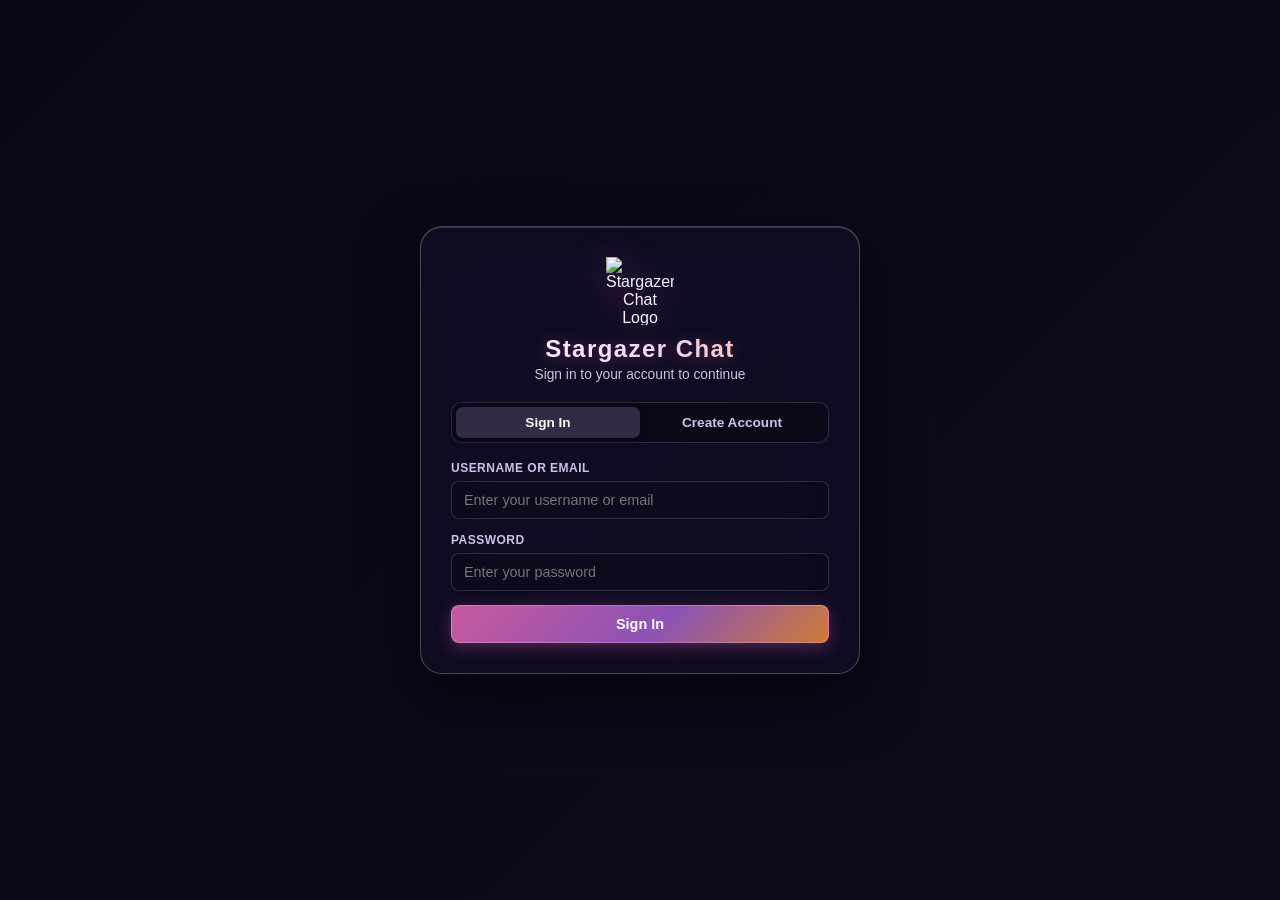
==== patch/index.html @ a97355bf "Initial commit: PulseChat WebRTC group calls, URL hover image previews, and drag-and-drop file shari" ====
<!DOCTYPE html>
<html lang="en">
<head>
    <meta charset="UTF-8">
    <meta name="viewport" content="width=device-width, initial-scale=1.0, maximum-scale=1.0, user-scalable=no, viewport-fit=cover">
    <title>Stargazer Chat</title>
    <link rel="preload" href="assets/fonts/Orbitron.woff2" as="font" type="font/woff2" crossorigin>
    <link rel="stylesheet" href="assets/css/style.css?v=2.4">
</head>
<body>
    <!-- Toast Notifications -->
    <div id="toast-container" class="toast-container" aria-live="polite"></div>

    <!-- Incoming Call Window Modal -->
    <div id="invite-modal" class="modal-backdrop hidden incoming-call-backdrop" role="dialog" aria-label="Incoming Call">
        <div class="incoming-call-window">
            <div id="invite-avatar-wrap" class="avatar-wrap pulsing-call-ring"></div>
            <h3 id="invite-title">Incoming Call</h3>
            <p id="invite-subtitle">is calling you...</p>
            <div id="invite-timer" class="call-timer-badge">0:30</div>
            <div class="incoming-call-actions">
                <button type="button" id="invite-accept-video" class="btn-primary call-act-btn">
                    <svg width="18" height="18" viewBox="0 0 24 24" fill="none" stroke="currentColor" stroke-width="2"><path d="M23 7l-7 5 7 5V7z"/><rect x="1" y="5" width="15" height="14" rx="2" ry="2"/></svg>
                    <span>Accept (Video)</span>
                </button>
                <button type="button" id="invite-accept-voice" class="btn-secondary call-act-btn">
                    <svg width="18" height="18" viewBox="0 0 24 24" fill="none" stroke="currentColor" stroke-width="2"><path d="M22 16.92v3a2 2 0 0 1-2.18 2 19.79 19.79 0 0 1-8.63-3.07 19.5 19.5 0 0 1-6-6 19.79 19.79 0 0 1-3.07-8.67A2 2 0 0 1 4.11 2h3a2 2 0 0 1 2 1.72 12.84 12.84 0 0 0 .7 2.81 2 2 0 0 1-.45 2.11L8.09 9.91a16 16 0 0 0 6 6l1.27-1.27a2 2 0 0 1 2.11-.45 12.84 12.84 0 0 0 2.81.7A2 2 0 0 1 22 16.92z"/></svg>
                    <span>Accept (Voice)</span>
                </button>
                <button type="button" id="invite-decline" class="btn-danger call-act-btn">
                    <svg width="18" height="18" viewBox="0 0 24 24" fill="none" stroke="currentColor" stroke-width="2"><line x1="18" y1="6" x2="6" y2="18"></line><line x1="6" y1="6" x2="18" y2="18"></line></svg>
                    <span>Decline</span>
                </button>
            </div>
        </div>
    </div>

    <!-- Outgoing Call Window Modal -->
    <div id="outgoing-call-modal" class="modal-backdrop hidden incoming-call-backdrop" role="dialog" aria-label="Calling User">
        <div class="incoming-call-window">
            <div id="outgoing-call-avatar" class="avatar-wrap pulsing-call-ring"></div>
            <h3 id="outgoing-call-title">Calling...</h3>
            <p id="outgoing-call-subtitle">Ringing... Waiting for answer</p>
            <div id="outgoing-call-timer" class="call-timer-badge">0:30</div>
            <div class="incoming-call-actions single-action">
                <button type="button" id="cancel-outgoing-call-btn" class="btn-danger call-act-btn">
                    <svg width="18" height="18" viewBox="0 0 24 24" fill="none" stroke="currentColor" stroke-width="2"><line x1="18" y1="6" x2="6" y2="18"></line><line x1="6" y1="6" x2="18" y2="18"></line></svg>
                    <span>End / Cancel Call</span>
                </button>
            </div>
        </div>
    </div>

    <!-- ======================= AUTH SCREEN (SIGN IN / REGISTER) ======================= -->
    <main id="auth-screen" class="auth-screen">
        <div class="auth-card">
            <div class="auth-brand">
                <div class="brand-icon">
                    <img src="assets/sgg_logo.png" alt="Stargazer Chat Logo" class="auth-logo-img">
                </div>
                <h1 class="brand-title-font">Stargazer Chat</h1>
                <p id="auth-subtitle">Sign in to your account to continue</p>
            </div>

            <div class="auth-tabs">
                <button type="button" id="tab-btn-login" class="auth-tab active">Sign In</button>
                <button type="button" id="tab-btn-register" class="auth-tab">Create Account</button>
            </div>

            <!-- Sign In Form -->
            <form id="login-form" class="auth-form">
                <div class="field-group">
                    <label for="login-identifier">Username or Email</label>
                    <input type="text" id="login-identifier" placeholder="Enter your username or email" required autocomplete="username">
                </div>
                <div class="field-group">
                    <label for="login-password">Password</label>
                    <input type="password" id="login-password" placeholder="Enter your password" required autocomplete="current-password">
                </div>
                <button type="submit" id="login-submit-btn" class="btn-primary full-width">Sign In</button>
            </form>

            <!-- Create Account Form -->
            <form id="register-form" class="auth-form hidden">
                <div class="avatar-upload-row">
                    <div id="reg-avatar-preview" class="avatar-circle large">U</div>
                    <div class="avatar-upload-controls">
                        <label for="reg-avatar-input" class="btn-secondary small upload-label">Upload Avatar (Optional)</label>
                        <input type="file" id="reg-avatar-input" accept="image/*" class="hidden">
                        <button type="button" id="reg-avatar-clear" class="btn-ghost small hidden">Use Generic Avatar</button>
                        <span class="field-hint">JPG, PNG or WebP. Leave blank for a generic avatar.</span>
                    </div>
                </div>

                <div class="field-group">
                    <label for="reg-username">Username</label>
                    <input type="text" id="reg-username" placeholder="Choose a unique username" maxlength="28" required autocomplete="username">
                </div>

                <div class="field-group">
                    <label for="reg-email">Email Address</label>
                    <input type="email" id="reg-email" placeholder="you@example.com" required autocomplete="email">
                </div>

                <div class="field-group">
                    <label for="reg-password">Password</label>
                    <input type="password" id="reg-password" placeholder="At least 6 characters" minlength="6" required autocomplete="new-password">
                </div>

                <button type="submit" id="register-submit-btn" class="btn-primary full-width">Create Account</button>
            </form>
        </div>
    </main>

    <!-- ======================= DISCORD-STYLE WORKSPACE ======================= -->
    <div id="workspace-screen" class="workspace-screen hidden">
        <!-- Mobile Drawer Backdrops -->
        <div id="mobile-sidebar-backdrop" class="drawer-backdrop hidden"></div>
        <div id="mobile-members-backdrop" class="drawer-backdrop hidden"></div>

        <!-- LEFT SIDEBAR: CHANNELS, CONTACTS & USER BAR -->
        <aside id="main-sidebar" class="sidebar">
            <header class="sidebar-header">
                <div class="sidebar-brand">
                    <img src="assets/sgg_logo.png" alt="Stargazer Chat Logo" class="sidebar-logo-img">
                    <span class="brand-title-font">Stargazer Chat</span>
                </div>
                <button type="button" id="mobile-sidebar-close" class="mobile-drawer-close" title="Close Menu" aria-label="Close Menu">✕</button>
            </header>

            <div class="sidebar-scroll">
                <!-- CONTACTS / DIRECT MESSAGES GLASS BOX -->
                <div class="sidebar-section glass-panel">
                    <div class="section-header">
                        <span>CONTACTS <small id="contacts-online-counter">(0 online)</small></span>
                        <button type="button" id="toggle-add-contact-btn" class="section-icon-btn" title="Add Friend">+</button>
                    </div>

                    <form id="add-contact-form" class="inline-add-form hidden">
                        <input type="text" id="add-contact-input" placeholder="Friend's username..." maxlength="32" autocomplete="off">
                        <button type="submit" class="btn-primary tiny">Add</button>
                    </form>

                    <div id="contacts-list" class="nav-list"></div>
                </div>

                <!-- CHANNELS GLASS BOX -->
                <div class="sidebar-section glass-panel">
                    <div class="section-header">
                        <span>CHANNELS</span>
                        <button type="button" id="toggle-new-channel-btn" class="section-icon-btn" title="Create Channel">+</button>
                    </div>

                    <form id="create-channel-form" class="inline-add-form hidden">
                        <input type="text" id="new-channel-input" placeholder="new-channel-name" maxlength="32" autocomplete="off">
                        <button type="submit" class="btn-primary tiny">Add</button>
                    </form>

                    <div id="channels-list" class="nav-list"></div>
                </div>
            </div>

            <!-- ACTIVE VOICE / VIDEO CALL BAR (Visible when in a call) -->
            <div id="sidebar-call-bar" class="sidebar-call-bar hidden">
                <div class="call-bar-top">
                    <div class="call-bar-status">
                        <span class="signal-dot"></span>
                        <div>
                            <strong>Connected</strong>
                            <span id="call-bar-room-name">#general</span>
                        </div>
                    </div>
                    <button type="button" id="sidebar-leave-call-btn" class="call-bar-disconnect" title="Disconnect from Call">
                        <svg width="16" height="16" viewBox="0 0 24 24" fill="none" stroke="currentColor" stroke-width="2.2">
                            <path d="M10.68 13.31a16 16 0 0 0 3.41 2.6l1.27-1.27a2 2 0 0 1 2.11-.45 12.84 12.84 0 0 0 2.81.7 2 2 0 0 1 1.72 2v3a2 2 0 0 1-2.18 2 19.79 19.79 0 0 1-8.63-3.07 19.42 19.42 0 0 1-3.33-2.67m-2.67-3.34a19.79 19.79 0 0 1-3.07-8.63A2 2 0 0 1 4.11 2h3a2 2 0 0 1 2 1.72 12.84 12.84 0 0 0 .7 2.81 2 2 0 0 1-.45 2.11L8.09 9.91"/>
                            <line x1="23" y1="1" x2="1" y2="23"/>
                        </svg>
                    </button>
                </div>
                <div class="call-bar-actions">
                    <button type="button" id="call-bar-cam-btn" class="call-mini-btn">Video</button>
                    <button type="button" id="call-bar-screen-btn" class="call-mini-btn">Share Screen</button>
                </div>
            </div>

            <!-- BOTTOM CURRENT USER PANEL -->
            <div class="sidebar-user-panel">
                <div id="user-status-menu" class="user-status-dropdown hidden" role="menu">
                    <div class="user-status-menu-header">Set Online Status</div>
                    <button type="button" class="status-option" data-status-opt="online">
                        <span class="status-dot online"></span>
                        <div class="status-text">
                            <strong>Online</strong>
                            <small>Visible and receiving notifications</small>
                        </div>
                    </button>
                    <button type="button" class="status-option" data-status-opt="away">
                        <span class="status-dot away"></span>
                        <div class="status-text">
                            <strong>Away</strong>
                            <small>Temporarily stepping away</small>
                        </div>
                    </button>
                    <button type="button" class="status-option" data-status-opt="dnd">
                        <span class="status-dot dnd"></span>
                        <div class="status-text">
                            <strong>Do Not Disturb</strong>
                            <small>Mute all calls &amp; notifications</small>
                        </div>
                    </button>
                </div>
                <div class="user-panel-left" id="user-status-trigger" title="Click to change your online status">
                    <div id="current-user-avatar" class="avatar-wrap"></div>
                    <div class="user-panel-meta">
                        <strong id="current-user-name">User</strong>
                        <span id="current-user-status" class="user-panel-status">Online</span>
                    </div>
                </div>
                <div class="user-panel-controls">
                    <button type="button" id="quick-mic-btn" class="panel-icon-btn" title="Mute / Unmute Microphone (M)">
                        <svg class="icon-mic-on" width="18" height="18" viewBox="0 0 24 24" fill="none" stroke="currentColor" stroke-width="2">
                            <path d="M12 1a3 3 0 0 0-3 3v8a3 3 0 0 0 6 0V4a3 3 0 0 0-3-3z"/>
                            <path d="M19 10v2a7 7 0 0 1-14 0v-2"/>
                            <line x1="12" y1="19" x2="12" y2="23"/>
                            <line x1="8" y1="23" x2="16" y2="23"/>
                        </svg>
                        <svg class="icon-mic-off hidden" width="18" height="18" viewBox="0 0 24 24" fill="none" stroke="currentColor" stroke-width="2">
                            <line x1="1" y1="1" x2="23" y2="23"/>
                            <path d="M9 9v3a3 3 0 0 0 5.12 2.12M15 9.34V4a3 3 0 0 0-5.94-.6"/>
                            <path d="M17 16.95A7 7 0 0 1 5 12v-2m14 0v2a7 7 0 0 1-.11 1.23"/>
                            <line x1="12" y1="19" x2="12" y2="23"/>
                            <line x1="8" y1="23" x2="16" y2="23"/>
                        </svg>
                    </button>
                    <button type="button" id="quick-cam-btn" class="panel-icon-btn" title="Camera On / Off (V)">
                        <svg class="icon-cam-on" width="18" height="18" viewBox="0 0 24 24" fill="none" stroke="currentColor" stroke-width="2">
                            <path d="M23 7l-7 5 7 5V7z"/>
                            <rect x="1" y="5" width="15" height="14" rx="2" ry="2"/>
                        </svg>
                        <svg class="icon-cam-off hidden" width="18" height="18" viewBox="0 0 24 24" fill="none" stroke="currentColor" stroke-width="2">
                            <path d="M16 16v1a2 2 0 0 1-2 2H3a2 2 0 0 1-2-2V7a2 2 0 0 1 2-2h2m5.66 0H14a2 2 0 0 1 2 2v3.34l1 1L23 7v10"/>
                            <line x1="1" y1="1" x2="23" y2="23"/>
                        </svg>
                    </button>
                    <button type="button" id="open-admin-btn" class="panel-icon-btn hidden" title="Admin Control Center (Manage Members)">
                        <svg width="18" height="18" viewBox="0 0 24 24" fill="none" stroke="currentColor" stroke-width="2" stroke-linecap="round" stroke-linejoin="round">
                            <path d="M12 22s8-4 8-10V5l-8-3-8 3v7c0 6 8 10 8 10z"/>
                        </svg>
                    </button>
                    <button type="button" id="open-settings-btn" class="panel-icon-btn" title="Video, Audio &amp; Account Settings">
                        <svg width="18" height="18" viewBox="0 0 24 24" fill="none" stroke="currentColor" stroke-width="2" stroke-linecap="round" stroke-linejoin="round">
                            <circle cx="12" cy="12" r="3"/>
                            <path d="M19.4 15a1.65 1.65 0 0 0 .33 1.82l.06.06a2 2 0 0 1 0 2.83 2 2 0 0 1-2.83 0l-.06-.06a1.65 1.65 0 0 0-1.82-.33 1.65 1.65 0 0 0-1 1.51V21a2 2 0 0 1-2 2 2 2 0 0 1-2-2v-.09A1.65 1.65 0 0 0 9 19.4a1.65 1.65 0 0 0-1.82.33l-.06.06a2 2 0 0 1-2.83 0 2 2 0 0 1 0-2.83l.06-.06a1.65 1.65 0 0 0 .33-1.82 1.65 1.65 0 0 0-1.51-1H3a2 2 0 0 1-2-2 2 2 0 0 1 2-2h.09A1.65 1.65 0 0 0 4.6 9a1.65 1.65 0 0 0-.33-1.82l-.06-.06a2 2 0 0 1 0-2.83 2 2 0 0 1 2.83 0l.06.06a1.65 1.65 0 0 0 1.82.33H9a1.65 1.65 0 0 0 1-1.51V3a2 2 0 0 1 2-2 2 2 0 0 1 2 2v.09a1.65 1.65 0 0 0 1 1.51 1.65 1.65 0 0 0 1.82-.33l.06-.06a2 2 0 0 1 2.83 0 2 2 0 0 1 0 2.83l-.06.06a1.65 1.65 0 0 0-.33 1.82V9a1.65 1.65 0 0 0 1.51 1H21a2 2 0 0 1 2 2 2 2 0 0 1-2 2h-.09a1.65 1.65 0 0 0-1.51 1z"/>
                        </svg>
                    </button>
                </div>
            </div>
        </aside>

        <!-- RIGHT MAIN AREA: HEADER, CALL STAGE & LARGE CHAT -->
        <section class="main-area">
            <!-- Top Header Bar -->
            <header class="main-header">
                <div class="main-header-left">
                    <button type="button" id="mobile-sidebar-toggle" class="mobile-nav-toggle" title="Open Channels &amp; Contacts" aria-label="Open Navigation">
                        <svg width="20" height="20" viewBox="0 0 24 24" fill="none" stroke="currentColor" stroke-width="2.2" stroke-linecap="round" stroke-linejoin="round">
                            <line x1="3" y1="12" x2="21" y2="12"></line>
                            <line x1="3" y1="6" x2="21" y2="6"></line>
                            <line x1="3" y1="18" x2="21" y2="18"></line>
                        </svg>
                    </button>
                    <span id="room-prefix-icon" class="room-prefix">#</span>
                    <h2 id="active-room-title">general</h2>
                    <span id="active-room-subtitle" class="room-subtitle">Channel</span>
                </div>
                <div class="main-header-actions">
                    <button type="button" id="unpin-all-btn" class="header-action-btn hidden">Reset Grid</button>
                    <button type="button" id="header-voice-btn" class="header-action-btn" title="Join Voice Call">
                        <svg width="16" height="16" viewBox="0 0 24 24" fill="none" stroke="currentColor" stroke-width="2">
                            <path d="M22 16.92v3a2 2 0 0 1-2.18 2 19.79 19.79 0 0 1-8.63-3.07 19.5 19.5 0 0 1-6-6 19.79 19.79 0 0 1-3.07-8.67A2 2 0 0 1 4.11 2h3a2 2 0 0 1 2 1.72 12.84 12.84 0 0 0 .7 2.81 2 2 0 0 1-.45 2.11L8.09 9.91a16 16 0 0 0 6 6l1.27-1.27a2 2 0 0 1 2.11-.45 12.84 12.84 0 0 0 2.81.7A2 2 0 0 1 22 16.92z"/>
                        </svg>
                        <span>Voice Call</span>
                    </button>
                    <button type="button" id="header-video-btn" class="header-action-btn primary" title="Start or Join Video Call">
                        <svg width="16" height="16" viewBox="0 0 24 24" fill="none" stroke="currentColor" stroke-width="2">
                            <path d="M23 7l-7 5 7 5V7z"/>
                            <rect x="1" y="5" width="15" height="14" rx="2" ry="2"/>
                        </svg>
                        <span>Video Call</span>
                    </button>
                    <button type="button" id="header-leave-btn" class="header-action-btn danger hidden" title="Leave Call">
                        <span>Leave Call</span>
                    </button>
                    <button type="button" id="toggle-members-btn" class="header-action-btn" title="Toggle Member List">
                        <svg width="16" height="16" viewBox="0 0 24 24" fill="none" stroke="currentColor" stroke-width="2">
                            <path d="M17 21v-2a4 4 0 0 0-4-4H5a4 4 0 0 0-4 4v2"/>
                            <circle cx="9" cy="7" r="4"/>
                            <path d="M23 21v-2a4 4 0 0 0-3-3.87"/>
                            <path d="M16 3.13a4 4 0 0 1 0 7.75"/>
                        </svg>
                        <span>Members</span>
                    </button>
                </div>
            </header>

            <div class="content-body">
                <div class="center-column">
                    <!-- Video & Voice Call Stage (Shown when in a call) -->
                    <div id="call-stage" class="call-stage hidden">
                        <div id="video-grid" class="video-grid count-1"></div>
                        <div class="stage-floating-dock">
                            <button type="button" id="stage-mic-btn" class="stage-ctrl-btn" title="Mute / Unmute Microphone">Mic</button>
                            <button type="button" id="stage-cam-btn" class="stage-ctrl-btn" title="Turn Camera On / Off">Video</button>
                            <button type="button" id="stage-screen-btn" class="stage-ctrl-btn" title="Share Screen">Screen</button>
                            <button type="button" id="stage-leave-btn" class="stage-ctrl-btn danger" title="Leave Call">End Call</button>
                        </div>
                    </div>

                    <!-- Large Text Chat Area -->
                    <div class="chat-area">
                        <!-- Drag & Drop Overlay for Sharing Files -->
                        <div id="chat-drop-overlay" class="chat-drop-overlay hidden">
                            <div class="chat-drop-card">
                                <div class="chat-drop-icon">
                                    <svg width="44" height="44" viewBox="0 0 24 24" fill="none" stroke="currentColor" stroke-width="2" stroke-linecap="round" stroke-linejoin="round">
                                        <path d="M21 15v4a2 2 0 0 1-2 2H5a2 2 0 0 1-2-2v-4"/>
                                        <polyline points="17 8 12 3 7 8"/>
                                        <line x1="12" y1="3" x2="12" y2="15"/>
                                    </svg>
                                </div>
                                <div class="chat-drop-title">Drop files to share</div>
                                <div class="chat-drop-hint">Images, PDF, TXT, Archives, and Documents (up to 128 MB)</div>
                            </div>
                        </div>

                        <div id="chat-messages" class="chat-messages"></div>

                        <div class="chat-composer-wrap">
                            <!-- Frosted Glass Emoji Picker Popover -->
                            <div id="emoji-picker-popover" class="emoji-picker-popover hidden" role="dialog" aria-label="Emoji Picker">
                                <div class="emoji-picker-header">
                                    <input type="text" id="emoji-search-input" placeholder="Search emojis..." autocomplete="off">
                                    <div id="emoji-category-tabs" class="emoji-category-tabs"></div>
                                </div>
                                <div id="emoji-grid" class="emoji-grid"></div>
                            </div>

                            <!-- Chat Editing Bar -->
                            <div id="chat-edit-bar" class="chat-edit-bar hidden">
                                <div class="chat-edit-bar-left">
                                    <span class="chat-edit-icon">✏️</span>
                                    <span class="chat-edit-label">Editing message — press <kbd>Esc</kbd> to cancel, <kbd>Enter</kbd> to save</span>
                                </div>
                                <button type="button" id="chat-edit-cancel-btn" class="chat-edit-close" title="Cancel edit">✕</button>
                            </div>

                            <!-- Chat Upload Progress Bar -->
                            <div id="chat-upload-bar" class="chat-upload-bar hidden">
                                <div class="upload-spinner"></div>
                                <span id="chat-upload-label" class="chat-upload-label">Uploading file...</span>
                            </div>

                            <!-- Mention Autocomplete Suggestions Box -->
                            <div id="mention-suggestions" class="mention-dropdown hidden"></div>

                            <form id="chat-form" class="chat-form glass-input-bar">
                                <button type="button" id="chat-attach-btn" class="chat-icon-btn" title="Share File or Image (Up to 128 MB)">
                                    <svg width="20" height="20" viewBox="0 0 24 24" fill="none" stroke="currentColor" stroke-width="2" stroke-linecap="round" stroke-linejoin="round">
                                        <path d="M21.44 11.05l-9.19 9.19a6 6 0 0 1-8.49-8.49l9.19-9.19a4 4 0 0 1 5.66 5.66l-9.2 9.19a2 2 0 0 1-2.83-2.83l8.49-8.48"/>
                                    </svg>
                                </button>
                                <input type="file" id="chat-file-input" accept="*/*" class="hidden" multiple>

                                <button type="button" id="emoji-toggle-btn" class="emoji-trigger-btn" title="Choose Emoji">
                                    <svg width="20" height="20" viewBox="0 0 24 24" fill="none" stroke="currentColor" stroke-width="2" stroke-linecap="round" stroke-linejoin="round">
                                        <circle cx="12" cy="12" r="10"/>
                                        <path d="M8 14s1.5 2 4 2 4-2 4-2"/>
                                        <line x1="9" y1="9" x2="9.01" y2="9"/>
                                        <line x1="15" y1="9" x2="15.01" y2="9"/>
                                    </svg>
                                </button>
                                <input type="text" id="chat-input" placeholder="Message #general" maxlength="2000" autocomplete="off">
                                <button type="submit" class="send-btn" title="Send Message">
                                    <svg width="18" height="18" viewBox="0 0 24 24" fill="none" stroke="currentColor" stroke-width="2.2">
                                        <line x1="22" y1="2" x2="11" y2="13"/>
                                        <polygon points="22 2 15 22 11 13 2 9 22 2"/>
                                    </svg>
                                </button>
                            </form>
                        </div>
                    </div>
                </div>

                <!-- Right Sidebar: User List in Group Channels -->
                <aside id="members-sidebar" class="members-sidebar">
                    <div class="mobile-members-header">
                        <span>Members</span>
                        <button type="button" id="mobile-members-close" class="mobile-drawer-close" title="Close Member List" aria-label="Close Member List">✕</button>
                    </div>
                    <div id="members-list" class="members-list"></div>
                </aside>
            </div>
        </section>
    </div>

    <!-- ======================= SETTINGS WINDOW MODAL (GEAR ICON) ======================= -->
    <div id="settings-modal" class="modal-backdrop hidden" role="dialog" aria-label="Settings">
        <div class="settings-window">
            <header class="settings-header">
                <h3>Settings</h3>
                <button type="button" id="close-settings-btn" class="modal-close-btn" title="Close Settings">✕</button>
            </header>

            <div class="settings-body">
                <!-- Video & Audio Settings Section -->
                <div class="settings-block">
                    <div class="settings-block-header">
                        <h4>Video &amp; Audio</h4>
                        <button type="button" id="test-media-btn" class="btn-secondary tiny">Test Camera &amp; Mic</button>
                    </div>
                    <div class="settings-preview-box">
                        <video id="settings-video-preview" autoplay playsinline muted></video>
                        <div id="settings-avatar-fallback" class="avatar-fallback">
                            <div id="settings-preview-avatar" class="avatar-wrap large"></div>
                            <span id="settings-cam-status-label" class="camera-off-label">Camera &amp; Mic activate only during calls</span>
                        </div>
                        <div class="settings-meter-overlay">
                            <span>Mic Level</span>
                            <div class="mic-meter-bar">
                                <div id="settings-mic-level" class="mic-meter-fill"></div>
                            </div>
                        </div>
                    </div>

                    <div class="settings-fields-grid">
                        <div class="field-group">
                            <label for="settings-audio-source">Microphone</label>
                            <select id="settings-audio-source"></select>
                        </div>
                        <div class="field-group">
                            <label for="settings-video-source">Camera</label>
                            <select id="settings-video-source"></select>
                        </div>
                    </div>
                </div>

                <!-- Notifications Settings Section -->
                <div class="settings-block">
                    <div class="settings-block-header">
                        <h4>Notifications</h4>
                        <span id="notif-permission-badge" class="notif-badge">Checking...</span>
                    </div>

                    <div class="notif-banner">
                        <div class="notif-banner-info">
                            <strong id="notif-banner-title">System &amp; OS Alerts</strong>
                            <p id="notif-banner-desc" class="field-hint">Serve desktop notifications for direct messages, channel chats, and incoming calls even when minimized or in the background.</p>
                        </div>
                        <div class="notif-banner-actions">
                            <button type="button" id="notif-request-btn" class="btn-primary small">Enable Notifications</button>
                            <button type="button" id="notif-test-btn" class="btn-secondary small">Send Test Alert</button>
                        </div>
                    </div>

                    <div class="settings-toggle-list">
                        <label class="toggle-row" for="notif-toggle-dm">
                            <div class="toggle-info">
                                <span class="toggle-label">Direct Messages</span>
                                <span class="toggle-sub">Show desktop notification for private chats</span>
                            </div>
                            <input type="checkbox" id="notif-toggle-dm" class="frosted-switch" checked>
                        </label>

                        <label class="toggle-row" for="notif-select-channel">
                            <div class="toggle-info">
                                <span class="toggle-label">Channel Activity</span>
                                <span class="toggle-sub">Notify on messages in channels</span>
                            </div>
                            <select id="notif-select-channel" class="notif-select-mini">
                                <option value="all">All Messages</option>
                                <option value="none">Disabled</option>
                            </select>
                        </label>

                        <label class="toggle-row" for="notif-toggle-calls">
                            <div class="toggle-info">
                                <span class="toggle-label">Incoming Calls</span>
                                <span class="toggle-sub">Alert when someone starts a voice or video call</span>
                            </div>
                            <input type="checkbox" id="notif-toggle-calls" class="frosted-switch" checked>
                        </label>

                        <label class="toggle-row" for="notif-toggle-sound">
                            <div class="toggle-info">
                                <span class="toggle-label">Sound Chime</span>
                                <span class="toggle-sub">Play audio chime on new alerts &amp; invites</span>
                            </div>
                            <input type="checkbox" id="notif-toggle-sound" class="frosted-switch" checked>
                        </label>

                        <label class="toggle-row" for="notif-toggle-bgonly">
                            <div class="toggle-info">
                                <span class="toggle-label">Only When In Background</span>
                                <span class="toggle-sub">Suppress OS popups when Stargazer Chat is focused</span>
                            </div>
                            <input type="checkbox" id="notif-toggle-bgonly" class="frosted-switch" checked>
                        </label>
                    </div>
                </div>

                <!-- Profile & Account Section -->
                <div class="settings-block">
                    <h4>Your Profile</h4>
                    <div class="profile-settings-row">
                        <div id="settings-current-avatar" class="avatar-wrap large"></div>
                        <div class="profile-settings-actions">
                            <strong id="settings-user-label">Username</strong>
                            <span id="settings-email-label" class="field-hint">user@example.com</span>
                            <div class="profile-btn-group">
                                <label for="settings-avatar-input" class="btn-secondary small upload-label">Upload New Avatar</label>
                                <input type="file" id="settings-avatar-input" accept="image/*" class="hidden">
                                <button type="button" id="settings-remove-avatar-btn" class="btn-ghost small">Use Generic Avatar</button>
                            </div>
                        </div>
                    </div>
                </div>

                <!-- Admin Management Section (Visible to Admins only) -->
                <div id="settings-admin-block" class="settings-block hidden">
                    <div class="settings-block-header">
                        <h4>Administration</h4>
                        <span class="admin-badge-mini">Administrator</span>
                    </div>
                    <p class="field-hint">Manage community members, modify user names, toggle bans, or remove accounts from the system.</p>
                    <button type="button" id="settings-open-admin-btn" class="btn-primary small" style="margin-top: 10px;">Open Admin Control Center</button>
                </div>
            </div>

            <footer class="settings-footer">
                <div class="settings-footer-actions">
                    <button type="button" id="logout-btn" class="btn-secondary small">Sign Out</button>
                    <button type="button" id="logout-all-btn" class="btn-danger small">Sign Out All Devices</button>
                </div>
                <button type="button" id="done-settings-btn" class="btn-primary small">Done</button>
            </footer>
        </div>
    </div>

    <!-- ======================= ADMIN CONTROL CENTER MODAL ======================= -->
    <div id="admin-modal" class="modal-backdrop hidden" role="dialog" aria-label="Admin Control Center">
        <div class="admin-window">
            <header class="admin-header">
                <div class="admin-header-left">
                    <svg width="22" height="22" viewBox="0 0 24 24" fill="none" stroke="currentColor" stroke-width="2.2" class="admin-header-icon">
                        <path d="M12 22s8-4 8-10V5l-8-3-8 3v7c0 6 8 10 8 10z"/>
                    </svg>
                    <div>
                        <h3>Admin Control Center</h3>
                        <span class="admin-header-sub">Manage community members, saved chats, and file storage</span>
                    </div>
                </div>
                <button type="button" id="close-admin-btn" class="modal-close-btn" title="Close Admin Panel">✕</button>
            </header>

            <!-- Admin Navigation Tabs -->
            <nav class="admin-nav-tabs">
                <button type="button" class="admin-tab-btn active" data-admin-tab="members">
                    <svg width="15" height="15" viewBox="0 0 24 24" fill="none" stroke="currentColor" stroke-width="2">
                        <path d="M17 21v-2a4 4 0 0 0-4-4H5a4 4 0 0 0-4 4v2"/>
                        <circle cx="9" cy="7" r="4"/>
                        <path d="M23 21v-2a4 4 0 0 0-3-3.87"/>
                        <path d="M16 3.13a4 4 0 0 1 0 7.75"/>
                    </svg>
                    <span>Members</span>
                </button>
                <button type="button" class="admin-tab-btn" data-admin-tab="chats">
                    <svg width="15" height="15" viewBox="0 0 24 24" fill="none" stroke="currentColor" stroke-width="2">
                        <path d="M21 15a2 2 0 0 1-2 2H7l-4 4V5a2 2 0 0 1 2-2h14a2 2 0 0 1 2 2z"/>
                    </svg>
                    <span>Saved Chats</span>
                </button>
                <button type="button" class="admin-tab-btn" data-admin-tab="uploads">
                    <svg width="15" height="15" viewBox="0 0 24 24" fill="none" stroke="currentColor" stroke-width="2">
                        <rect x="3" y="3" width="18" height="18" rx="2" ry="2"/>
                        <circle cx="8.5" cy="8.5" r="1.5"/>
                        <polyline points="21 15 16 10 5 21"/>
                    </svg>
                    <span>Uploads Storage</span>
                </button>
            </nav>

            <!-- ================= TAB PANE: MEMBERS ================= -->
            <div id="admin-pane-members" class="admin-tab-pane">
                <div class="admin-toolbar">
                    <div class="admin-search-wrap">
                        <svg width="15" height="15" viewBox="0 0 24 24" fill="none" stroke="currentColor" stroke-width="2">
                            <circle cx="11" cy="11" r="8"/>
                            <line x1="21" y1="21" x2="16.65" y2="16.65"/>
                        </svg>
                        <input type="text" id="admin-search-input" placeholder="Search members by username or email..." autocomplete="off">
                    </div>
                    <div class="admin-filters">
                        <button type="button" class="admin-filter-pill active" data-filter="all">All (<span id="admin-count-all">0</span>)</button>
                        <button type="button" class="admin-filter-pill" data-filter="active">Active (<span id="admin-count-active">0</span>)</button>
                        <button type="button" class="admin-filter-pill" data-filter="banned">Banned (<span id="admin-count-banned">0</span>)</button>
                        <button type="button" class="admin-filter-pill" data-filter="admins">Admins (<span id="admin-count-admins">0</span>)</button>
                    </div>
                </div>

                <div class="admin-body">
                    <div id="admin-user-list" class="admin-user-list">
                        <!-- Dynamic user entries -->
                    </div>
                    <div id="admin-empty-msg" class="admin-empty-msg hidden">
                        <p>No members found matching your search or filter.</p>
                    </div>
                </div>
            </div>

            <!-- ================= TAB PANE: SAVED CHATS ================= -->
            <div id="admin-pane-chats" class="admin-tab-pane hidden">
                <div class="admin-toolbar admin-storage-toolbar">
                    <div class="admin-search-wrap">
                        <svg width="15" height="15" viewBox="0 0 24 24" fill="none" stroke="currentColor" stroke-width="2">
                            <circle cx="11" cy="11" r="8"/>
                            <line x1="21" y1="21" x2="16.65" y2="16.65"/>
                        </svg>
                        <input type="text" id="admin-chats-search-input" placeholder="Search saved channels or DMs..." autocomplete="off">
                    </div>
                    <div class="admin-stats-summary">
                        <span id="admin-chats-stat-count">0 chats</span>
                        <span>•</span>
                        <span id="admin-chats-stat-msgs">0 messages</span>
                        <span>•</span>
                        <strong id="admin-chats-stat-size" style="color: #ffbe76;">0 KB</strong>
                    </div>
                </div>

                <div class="admin-body">
                    <div id="admin-chats-list" class="admin-chats-list">
                        <!-- Dynamic saved chats entries -->
                    </div>
                    <div id="admin-chats-empty-msg" class="admin-empty-msg hidden">
                        <p>No saved chat histories found.</p>
                    </div>
                </div>
            </div>

            <!-- ================= TAB PANE: UPLOADS STORAGE ================= -->
            <div id="admin-pane-uploads" class="admin-tab-pane hidden">
                <div class="admin-toolbar admin-storage-toolbar">
                    <div class="admin-stats-summary">
                        <span id="admin-uploads-stat-count">0 uploads</span>
                        <span>•</span>
                        <span>Total Storage: <strong id="admin-uploads-stat-size" style="color: #ffbe76;">0 MB</strong></span>
                    </div>
                    <button type="button" id="admin-prune-uploads-btn" class="btn-danger small" title="Permanently delete uploaded images older than 14 days">
                        <svg width="14" height="14" viewBox="0 0 24 24" fill="none" stroke="currentColor" stroke-width="2.2">
                            <polyline points="3 6 5 6 21 6"/>
                            <path d="M19 6v14a2 2 0 0 1-2 2H7a2 2 0 0 1-2-2V6m3 0V4a2 2 0 0 1 2-2h4a2 2 0 0 1 2 2v2"/>
                        </svg>
                        <span>Prune Uploads &gt; 2 Weeks (<span id="admin-uploads-stat-stale">0</span>)</span>
                    </button>
                </div>

                <div class="admin-body">
                    <div id="admin-uploads-list" class="admin-uploads-list">
                        <!-- Dynamic upload entries -->
                    </div>
                    <div id="admin-uploads-empty-msg" class="admin-empty-msg hidden">
                        <p>No shared images found in storage.</p>
                    </div>
                </div>
            </div>

            <footer class="admin-footer">
                <div class="admin-footer-left">
                    <span id="admin-total-label">Total Users: 0</span>
                </div>
                <button type="button" id="done-admin-btn" class="btn-primary small">Done</button>
            </footer>
        </div>
    </div>

    <!-- Admin Rename Dialog Modal -->
    <div id="admin-rename-modal" class="modal-backdrop hidden sub-modal" role="dialog" aria-label="Rename User">
        <div class="admin-submodal-window">
            <header class="settings-header">
                <h4>Rename Member</h4>
                <button type="button" id="close-rename-modal-btn" class="modal-close-btn">✕</button>
            </header>
            <form id="admin-rename-form">
                <div class="settings-body" style="padding: 16px 20px;">
                    <p class="field-hint">Update the username for <strong id="admin-rename-target-display"></strong>.</p>
                    <div class="field-group" style="margin-top: 12px;">
                        <label for="admin-rename-input">New Username</label>
                        <input type="text" id="admin-rename-input" required maxlength="32" autocomplete="off" placeholder="New username">
                    </div>
                </div>
                <footer class="settings-footer">
                    <button type="button" id="cancel-rename-modal-btn" class="btn-ghost small">Cancel</button>
                    <button type="submit" class="btn-primary small">Save Username</button>
                </footer>
            </form>
        </div>
    </div>

    <!-- Admin Ban Dialog Modal -->
    <div id="admin-ban-modal" class="modal-backdrop hidden sub-modal" role="dialog" aria-label="Ban User">
        <div class="admin-submodal-window">
            <header class="settings-header">
                <h4>Ban Member</h4>
                <button type="button" id="close-ban-modal-btn" class="modal-close-btn">✕</button>
            </header>
            <form id="admin-ban-form">
                <div class="settings-body" style="padding: 16px 20px;">
                    <p class="field-hint">Are you sure you want to ban <strong id="admin-ban-target-display"></strong>?</p>
                    <p class="field-hint" style="margin-top: 6px;">All active sessions will be terminated immediately, and they will be disconnected.</p>
                    <div class="field-group" style="margin-top: 12px;">
                        <label for="admin-ban-reason-input">Reason (Optional)</label>
                        <input type="text" id="admin-ban-reason-input" maxlength="200" placeholder="e.g. Violation of community guidelines">
                    </div>
                </div>
                <footer class="settings-footer">
                    <button type="button" id="cancel-ban-modal-btn" class="btn-ghost small">Cancel</button>
                    <button type="submit" class="btn-danger small">Confirm Ban</button>
                </footer>
            </form>
        </div>
    </div>

    <!-- Admin Delete Dialog Modal -->
    <div id="admin-delete-modal" class="modal-backdrop hidden sub-modal" role="dialog" aria-label="Delete User">
        <div class="admin-submodal-window">
            <header class="settings-header">
                <h4>Delete Member</h4>
                <button type="button" id="close-delete-modal-btn" class="modal-close-btn">✕</button>
            </header>
            <form id="admin-delete-form">
                <div class="settings-body" style="padding: 16px 20px;">
                    <p class="field-hint" style="color: #ff8888;"><strong>Warning:</strong> You are about to permanently delete <strong id="admin-delete-target-display"></strong>.</p>
                    <p class="field-hint" style="margin-top: 8px;">This will completely remove their account, sessions, contacts, and messages from the server. This action cannot be undone.</p>
                </div>
                <footer class="settings-footer">
                    <button type="button" id="cancel-delete-modal-btn" class="btn-ghost small">Cancel</button>
                    <button type="submit" class="btn-danger small">Delete Permanently</button>
                </footer>
            </form>
        </div>
    </div>

    <!-- Admin Generic Confirmation Modal -->
    <div id="admin-confirm-modal" class="modal-backdrop hidden sub-modal" role="dialog" aria-label="Confirm Action">
        <div class="admin-submodal-window">
            <header class="settings-header">
                <h4 id="admin-confirm-title">Confirm Action</h4>
                <button type="button" id="close-confirm-modal-btn" class="modal-close-btn">✕</button>
            </header>
            <div class="settings-body" style="padding: 18px 20px;">
                <p id="admin-confirm-message" class="field-hint" style="color: #fff; font-size: 0.95rem;"></p>
                <p id="admin-confirm-subtext" class="field-hint" style="margin-top: 8px; color: #ff9999;"></p>
            </div>
            <footer class="settings-footer">
                <button type="button" id="cancel-confirm-modal-btn" class="btn-ghost small">Cancel</button>
                <button type="button" id="proceed-confirm-modal-btn" class="btn-danger small">Confirm</button>
            </footer>
        </div>
    </div>

    <!-- Styled Modal for Oversized Uploads (Exceeds 128 MB) -->
    <div id="file-too-large-modal" class="modal-backdrop hidden sub-modal" role="dialog" aria-label="File Too Large">
        <div class="admin-submodal-window file-alert-window">
            <header class="settings-header alert-header">
                <div class="alert-header-title">
                    <svg width="22" height="22" viewBox="0 0 24 24" fill="none" stroke="#ff7b7b" stroke-width="2.2" stroke-linecap="round" stroke-linejoin="round">
                        <path d="M10.29 3.86L1.82 18a2 2 0 0 0 1.71 3h16.94a2 2 0 0 0 1.71-3L13.71 3.86a2 2 0 0 0-3.42 0z"/>
                        <line x1="12" y1="9" x2="12" y2="13"/>
                        <line x1="12" y1="17" x2="12.01" y2="17"/>
                    </svg>
                    <h4>File Too Large</h4>
                </div>
                <button type="button" id="close-file-alert-btn" class="modal-close-btn">✕</button>
            </header>
            <div class="settings-body" style="padding: 18px 20px;">
                <p class="field-hint" style="color: #fff; font-size: 0.95rem;">The selected file exceeds the maximum allowed upload limit.</p>
                <div class="file-size-box">
                    <div class="file-size-row">
                        <span>Selected File:</span>
                        <strong id="file-too-large-actual" style="color: #ff7b7b;">145.2 MB</strong>
                    </div>
                    <div class="file-size-row">
                        <span>Maximum Allowed:</span>
                        <strong style="color: #ffbe76;">128.0 MB</strong>
                    </div>
                </div>
                <p class="field-hint" style="margin-top: 10px;">Please choose a file under 128 MB or compress it before uploading.</p>
            </div>
            <footer class="settings-footer" style="justify-content: flex-end;">
                <button type="button" id="done-file-alert-btn" class="btn-primary small">Got It</button>
            </footer>
        </div>
    </div>

    <!-- Image Lightbox Modal for Full View -->
    <div id="image-lightbox-modal" class="modal-backdrop hidden sub-modal" role="dialog" aria-label="View Image">
        <div class="lightbox-content">
            <button type="button" id="close-lightbox-btn" class="lightbox-close-btn" title="Close">✕</button>
            <img id="lightbox-img" src="" alt="Full view" class="lightbox-image">
            <div class="lightbox-toolbar">
                <a id="lightbox-download-link" href="" target="_blank" download class="btn-secondary small">Open / Save Original</a>
            </div>
        </div>
    </div>

    <!-- Text File Quick-View Modal -->
    <div id="file-preview-modal" class="modal-backdrop hidden sub-modal" role="dialog" aria-label="File Preview">
        <div class="file-preview-window">
            <header class="settings-header">
                <div class="file-preview-header-info">
                    <span class="file-preview-icon">📄</span>
                    <h4 id="file-preview-modal-title">document.txt</h4>
                </div>
                <button type="button" id="close-file-preview-btn" class="modal-close-btn">✕</button>
            </header>
            <div class="file-preview-body">
                <pre id="file-preview-modal-content" class="file-preview-code"></pre>
            </div>
            <footer class="settings-footer">
                <a id="file-preview-modal-download" href="" download class="btn-secondary small">⬇ Download File</a>
                <button type="button" id="done-file-preview-btn" class="btn-primary small">Close</button>
            </footer>
        </div>
    </div>

    <!-- Floating URL Image Preview Popover on Hover -->
    <div id="link-preview-popover" class="link-preview-popover hidden" role="tooltip">
        <div class="link-preview-media">
            <img class="link-preview-img" src="" alt="Preview image" loading="lazy">
            <div class="link-preview-spinner"></div>
            <div class="link-preview-badge">🌐 Preview</div>
        </div>
        <div class="link-preview-body">
            <div class="link-preview-domain"></div>
            <h5 class="link-preview-title"></h5>
            <p class="link-preview-desc"></p>
        </div>
    </div>

    <script src="assets/js/app.js?v=2.5"></script>
</body>
</html>
---- patch/assets/css/style.css ----
@font-face {
    font-family: 'Orbitron';
    font-style: normal;
    font-weight: 400 900;
    font-display: swap;
    src: url('../fonts/Orbitron.woff2') format('woff2');
}

:root {
    --bg-darkest: #090812;
    --bg-glass: rgba(20, 16, 34, 0.56);
    --bg-glass-strong: rgba(16, 13, 28, 0.78);
    --bg-glass-card: rgba(26, 20, 44, 0.48);
    --bg-glass-input: rgba(13, 10, 24, 0.64);
    --bg-hover: rgba(226, 198, 255, 0.11);
    --bg-active: rgba(214, 158, 255, 0.20);
    --border-glass: rgba(228, 205, 255, 0.16);
    --border-glass-bright: rgba(242, 224, 255, 0.26);
    --text-primary: #f6f2ff;
    --text-secondary: #cfc2e8;
    --text-muted: #9a8ab8;
    --accent: #c85a9e;
    --accent-hover: #b24689;
    --accent-gold: #e09f41;
    --success: #38b28b;
    --warning: #e59934;
    --danger: #d9485f;
    --danger-hover: #b83248;
    --radius-xl: 18px;
    --radius-lg: 14px;
    --radius-md: 10px;
    --radius-sm: 8px;
    --shadow-glass: 0 12px 32px rgba(4, 3, 10, 0.52), inset 0 1px 0 rgba(255, 240, 255, 0.14);
    --shadow-xl: 0 24px 60px rgba(3, 2, 8, 0.74), inset 0 1px 0 rgba(255, 240, 255, 0.16);
    --blur-glass: blur(22px) saturate(165%);
}

* {
    box-sizing: border-box;
    margin: 0;
    padding: 0;
}

html, body {
    height: 100%;
    height: 100dvh;
    width: 100%;
    font-family: -apple-system, BlinkMacSystemFont, "SF Pro Display", "Segoe UI", Roboto, Inter, Helvetica, Arial, sans-serif;
    background: var(--bg-darkest);
    color: var(--text-primary);
    overflow: hidden;
    -webkit-font-smoothing: antialiased;
    -webkit-tap-highlight-color: transparent;
}

.hidden {
    display: none !important;
}

/* Custom Subtle Scrollbars */
::-webkit-scrollbar {
    width: 6px;
    height: 6px;
}
::-webkit-scrollbar-track {
    background: transparent;
}
::-webkit-scrollbar-thumb {
    background: rgba(226, 198, 255, 0.18);
    border-radius: 999px;
}
::-webkit-scrollbar-thumb:hover {
    background: rgba(226, 198, 255, 0.32);
}

.brand-title-font {
    font-family: 'Orbitron', -apple-system, BlinkMacSystemFont, "Segoe UI", sans-serif;
    letter-spacing: 0.06em;
    font-weight: 800;
    background: linear-gradient(95deg, #ffffff 0%, #f3d5ff 52%, #f7b977 100%);
    -webkit-background-clip: text;
    background-clip: text;
    color: transparent;
    filter: drop-shadow(0 2px 8px rgba(198, 92, 162, 0.35));
}

/* ======================= BUTTONS & INPUTS ======================= */
input[type="text"],
input[type="email"],
input[type="password"],
select {
    width: 100%;
    padding: 10px 12px;
    background: var(--bg-glass-input);
    backdrop-filter: var(--blur-glass);
    -webkit-backdrop-filter: var(--blur-glass);
    border: 1px solid var(--border-glass);
    border-radius: var(--radius-sm);
    color: var(--text-primary);
    font-size: 0.9rem;
    outline: none;
    transition: border-color 0.15s ease, box-shadow 0.15s ease;
}

input:focus,
select:focus {
    border-color: var(--accent);
    box-shadow: 0 0 0 2px rgba(200, 90, 158, 0.28);
}

.btn-primary,
.btn-secondary,
.btn-danger,
.btn-ghost {
    padding: 10px 16px;
    border-radius: var(--radius-sm);
    font-size: 0.9rem;
    font-weight: 600;
    border: 1px solid transparent;
    cursor: pointer;
    display: inline-flex;
    align-items: center;
    justify-content: center;
    gap: 6px;
    transition: all 0.15s ease;
}

.btn-primary {
    background: linear-gradient(135deg, #c85a9e 0%, #8c52b5 55%, #cf7b38 100%);
    border-color: rgba(255, 240, 255, 0.24);
    color: #fff;
    box-shadow: 0 4px 16px rgba(190, 82, 154, 0.38);
}
.btn-primary:hover {
    background: linear-gradient(135deg, #d668ac 0%, #9b60c4 55%, #de8944 100%);
}

.btn-secondary {
    background: rgba(230, 205, 255, 0.12);
    backdrop-filter: var(--blur-glass);
    -webkit-backdrop-filter: var(--blur-glass);
    border-color: var(--border-glass);
    color: var(--text-primary);
}
.btn-secondary:hover {
    background: rgba(230, 205, 255, 0.20);
}

.btn-danger {
    background: rgba(214, 69, 69, 0.85);
    border-color: rgba(255, 255, 255, 0.16);
    color: #fff;
}
.btn-danger:hover {
    background: var(--danger-hover);
}

.btn-ghost {
    background: transparent;
    color: var(--text-secondary);
}
.btn-ghost:hover {
    background: var(--bg-hover);
    color: var(--text-primary);
}

.small {
    padding: 7px 12px;
    font-size: 0.8rem;
}

.tiny {
    padding: 6px 10px;
    font-size: 0.76rem;
}

.full-width {
    width: 100%;
}

.upload-label {
    cursor: pointer;
}

/* ======================= AVATARS ======================= */
.avatar-circle,
.avatar-img {
    width: 36px;
    height: 36px;
    border-radius: 50%;
    object-fit: cover;
    display: inline-flex;
    align-items: center;
    justify-content: center;
    font-weight: 700;
    font-size: 0.88rem;
    color: #fff;
    background: var(--accent);
    flex-shrink: 0;
    user-select: none;
    box-shadow: 0 2px 8px rgba(0, 0, 0, 0.35);
}

.avatar-circle.large,
.avatar-wrap.large .avatar-circle,
.avatar-wrap.large .avatar-img {
    width: 68px;
    height: 68px;
    font-size: 1.5rem;
}

.avatar-wrap {
    position: relative;
    display: inline-flex;
    align-items: center;
    justify-content: center;
    flex-shrink: 0;
}

.status-dot {
    position: absolute;
    bottom: -1px;
    right: -1px;
    width: 11px;
    height: 11px;
    border-radius: 50%;
    border: 2px solid #141024;
    background: #7e709c;
}

.status-dot.online {
    background: #3ba55d;
    box-shadow: 0 0 6px rgba(59, 165, 93, 0.7);
}

.status-dot.away {
    background: #faa81a;
    box-shadow: 0 0 6px rgba(250, 168, 26, 0.7);
}

.status-dot.dnd {
    background: #ed4245;
    box-shadow: 0 0 6px rgba(237, 66, 69, 0.7);
}

.status-dot.offline {
    background: #747f8d;
    box-shadow: none;
}

/* ======================= TOASTS & INVITE BANNER ======================= */
.toast-container {
    position: fixed;
    top: 16px;
    right: 16px;
    z-index: 9999;
    display: flex;
    flex-direction: column;
    gap: 8px;
    pointer-events: none;
}

.toast {
    background: var(--bg-glass-strong);
    backdrop-filter: var(--blur-glass);
    -webkit-backdrop-filter: var(--blur-glass);
    border: 1px solid var(--border-glass-bright);
    border-left: 4px solid var(--accent);
    color: var(--text-primary);
    padding: 10px 14px;
    border-radius: var(--radius-md);
    font-size: 0.86rem;
    box-shadow: var(--shadow-xl);
    pointer-events: auto;
}

.toast.success { border-left-color: var(--success); }
.toast.warning { border-left-color: var(--warning); }
.toast.error { border-left-color: var(--danger); }

.invite-modal {
    position: fixed;
    top: 16px;
    left: 50%;
    transform: translateX(-50%);
    z-index: 9998;
    width: 92%;
    max-width: 520px;
}

.invite-card {
    background: var(--bg-glass-strong);
    backdrop-filter: var(--blur-glass);
    -webkit-backdrop-filter: var(--blur-glass);
    border: 1px solid var(--border-glass-bright);
    border-radius: var(--radius-lg);
    padding: 14px 18px;
    box-shadow: var(--shadow-xl);
    display: flex;
    align-items: center;
    justify-content: space-between;
    gap: 12px;
    flex-wrap: wrap;
}

.invite-left {
    display: flex;
    align-items: center;
    gap: 12px;
}

.invite-info {
    display: flex;
    flex-direction: column;
}

.invite-info strong {
    font-size: 0.9rem;
}

.invite-info span {
    font-size: 0.78rem;
    color: var(--text-secondary);
}

.invite-actions {
    display: flex;
    gap: 6px;
}

/* ======================= AUTH SCREEN ======================= */
.auth-screen {
    height: 100vh;
    width: 100vw;
    display: flex;
    align-items: center;
    justify-content: center;
    padding: 20px;
    background:
        linear-gradient(135deg, rgba(10, 8, 22, 0.45), rgba(18, 12, 32, 0.68)),
        url('../space.jpg') center / cover no-repeat;
}

.auth-card {
    width: 100%;
    max-width: 440px;
    background: rgba(20, 15, 36, 0.64);
    backdrop-filter: blur(26px) saturate(175%);
    -webkit-backdrop-filter: blur(26px) saturate(175%);
    border: 1px solid var(--border-glass-bright);
    border-radius: 22px;
    padding: 30px;
    box-shadow: var(--shadow-xl);
}

.auth-brand {
    text-align: center;
    margin-bottom: 20px;
}

.brand-icon {
    display: inline-flex;
    align-items: center;
    justify-content: center;
    margin-bottom: 10px;
}

.auth-logo-img {
    width: 68px;
    height: 68px;
    object-fit: contain;
    filter: drop-shadow(0 6px 18px rgba(200, 90, 158, 0.45));
}

.auth-brand h1 {
    font-size: 1.5rem;
    font-weight: 800;
}

.auth-brand p {
    font-size: 0.86rem;
    color: var(--text-secondary);
    margin-top: 4px;
}

.auth-tabs {
    display: grid;
    grid-template-columns: 1fr 1fr;
    background: rgba(9, 7, 18, 0.54);
    border: 1px solid var(--border-glass);
    padding: 4px;
    border-radius: var(--radius-md);
    margin-bottom: 18px;
}

.auth-tab {
    padding: 8px;
    background: transparent;
    border: none;
    border-radius: 7px;
    color: var(--text-secondary);
    font-size: 0.85rem;
    font-weight: 600;
    cursor: pointer;
    transition: all 0.15s ease;
}

.auth-tab.active {
    background: rgba(218, 175, 255, 0.20);
    color: #fff;
    box-shadow: 0 2px 8px rgba(0, 0, 0, 0.28);
}

.auth-form {
    display: flex;
    flex-direction: column;
    gap: 14px;
}

.field-group {
    display: flex;
    flex-direction: column;
    gap: 6px;
}

.field-group label {
    font-size: 0.75rem;
    font-weight: 700;
    text-transform: uppercase;
    letter-spacing: 0.04em;
    color: var(--text-secondary);
}

.field-hint {
    font-size: 0.74rem;
    color: var(--text-muted);
}

.avatar-upload-row {
    display: flex;
    align-items: center;
    gap: 14px;
    padding: 12px;
    background: rgba(226, 198, 255, 0.06);
    border: 1px solid var(--border-glass);
    border-radius: var(--radius-md);
}

.avatar-upload-controls {
    display: flex;
    flex-direction: column;
    align-items: flex-start;
    gap: 5px;
}

/* ======================= WORKSPACE & SPACE SIDEBAR ======================= */
.workspace-screen {
    height: 100vh;
    width: 100vw;
    display: flex;
    background:
        linear-gradient(135deg, rgba(11, 9, 22, 0.78), rgba(18, 14, 34, 0.84)),
        url('../space.jpg') center / cover no-repeat;
}

/* LEFT SIDEBAR WITH SPACE.JPG BACKGROUND & FROSTED GLASS BOXES */
.sidebar {
    width: 292px;
    background:
        linear-gradient(180deg, rgba(12, 9, 24, 0.14) 0%, rgba(12, 9, 24, 0.42) 100%),
        url('../space.jpg') center / cover no-repeat;
    display: flex;
    flex-direction: column;
    flex-shrink: 0;
    border-right: 1px solid var(--border-glass);
    padding: 12px;
    gap: 10px;
}

.sidebar-header {
    height: 48px;
    padding: 0 12px;
    display: flex;
    align-items: center;
    background: var(--bg-glass-card);
    backdrop-filter: var(--blur-glass);
    -webkit-backdrop-filter: var(--blur-glass);
    border: 1px solid var(--border-glass-bright);
    border-radius: var(--radius-lg);
    box-shadow: var(--shadow-glass);
    flex-shrink: 0;
}

.sidebar-brand {
    display: flex;
    align-items: center;
    gap: 10px;
    font-weight: 800;
    font-size: 0.96rem;
    color: var(--text-primary);
}

.sidebar-logo-img {
    width: 30px;
    height: 30px;
    object-fit: contain;
    flex-shrink: 0;
    filter: drop-shadow(0 2px 8px rgba(200, 90, 158, 0.45));
}

.sidebar-scroll {
    flex: 1;
    overflow-y: auto;
    display: flex;
    flex-direction: column;
    gap: 12px;
    padding-right: 2px;
}

/* Frosted Glass Boxes for Contacts and Channels */
.sidebar-section.glass-panel {
    background: var(--bg-glass-card);
    backdrop-filter: var(--blur-glass);
    -webkit-backdrop-filter: var(--blur-glass);
    border: 1px solid var(--border-glass-bright);
    border-radius: var(--radius-xl);
    padding: 12px 10px;
    box-shadow: var(--shadow-glass);
    display: flex;
    flex-direction: column;
    gap: 6px;
}

.section-header {
    padding: 0 6px 4px;
    display: flex;
    align-items: center;
    justify-content: space-between;
    font-size: 0.72rem;
    font-weight: 700;
    letter-spacing: 0.06em;
    color: var(--text-secondary);
}

.section-icon-btn {
    width: 22px;
    height: 22px;
    border-radius: 6px;
    border: 1px solid transparent;
    background: rgba(255, 255, 255, 0.08);
    color: var(--text-primary);
    font-size: 1rem;
    line-height: 1;
    cursor: pointer;
    display: flex;
    align-items: center;
    justify-content: center;
    transition: all 0.12s ease;
}

.section-icon-btn:hover {
    background: rgba(255, 255, 255, 0.18);
    border-color: var(--border-glass);
}

.inline-add-form {
    display: flex;
    gap: 6px;
    padding: 4px 4px 6px;
}

.inline-add-form input {
    padding: 6px 8px;
    font-size: 0.8rem;
}

.nav-list {
    display: flex;
    flex-direction: column;
    gap: 3px;
}

.channel-block {
    display: flex;
    flex-direction: column;
}

.nav-item {
    padding: 7px 9px;
    border-radius: var(--radius-md);
    border: 1px solid transparent;
    display: flex;
    align-items: center;
    justify-content: space-between;
    gap: 8px;
    color: var(--text-secondary);
    cursor: pointer;
    transition: all 0.14s ease;
}

.nav-item:hover {
    background: var(--bg-hover);
    color: var(--text-primary);
}

.nav-item.active {
    background: var(--bg-active);
    border-color: rgba(235, 210, 255, 0.24);
    color: #fff;
    box-shadow: 0 4px 12px rgba(0, 0, 0, 0.24);
}

.nav-item-left {
    display: flex;
    align-items: center;
    gap: 9px;
    min-width: 0;
    flex: 1;
}

.channel-hash {
    font-size: 1.05rem;
    font-weight: 600;
    color: #e282be;
}

.nav-item-title {
    font-size: 0.89rem;
    font-weight: 500;
    white-space: nowrap;
    overflow: hidden;
    text-overflow: ellipsis;
}

.nav-item-sub {
    font-size: 0.72rem;
    color: var(--text-muted);
    white-space: nowrap;
    overflow: hidden;
    text-overflow: ellipsis;
}

.nav-item-actions {
    display: flex;
    align-items: center;
    gap: 4px;
    opacity: 0;
    transition: opacity 0.12s ease;
}

.nav-item:hover .nav-item-actions {
    opacity: 1;
}

.mini-action-btn {
    width: 24px;
    height: 24px;
    border-radius: 6px;
    border: none;
    background: rgba(255, 255, 255, 0.08);
    color: var(--text-primary);
    cursor: pointer;
    display: inline-flex;
    align-items: center;
    justify-content: center;
    font-size: 0.76rem;
}

.mini-action-btn:hover {
    background: rgba(255, 255, 255, 0.2);
}

.mini-action-btn.delete:hover {
    background: rgba(214, 69, 69, 0.35);
    color: #fca5a5;
}

.channel-voice-peers {
    padding: 3px 0 4px 26px;
    display: flex;
    flex-direction: column;
    gap: 3px;
}

.voice-peer-row {
    display: flex;
    align-items: center;
    gap: 7px;
    padding: 3px 6px;
    border-radius: 6px;
    font-size: 0.78rem;
    color: var(--text-secondary);
}

.voice-peer-row .avatar-circle,
.voice-peer-row .avatar-img {
    width: 20px;
    height: 20px;
    font-size: 0.62rem;
}

/* Frosted Active Call Status Bar in Sidebar */
.sidebar-call-bar {
    background: var(--bg-glass-strong);
    backdrop-filter: var(--blur-glass);
    -webkit-backdrop-filter: var(--blur-glass);
    border: 1px solid var(--border-glass-bright);
    border-radius: var(--radius-lg);
    padding: 10px 12px;
    box-shadow: var(--shadow-glass);
    display: flex;
    flex-direction: column;
    gap: 8px;
}

.call-bar-top {
    display: flex;
    align-items: center;
    justify-content: space-between;
}

.call-bar-status {
    display: flex;
    align-items: center;
    gap: 8px;
}

.signal-dot {
    width: 9px;
    height: 9px;
    border-radius: 50%;
    background: var(--success);
    box-shadow: 0 0 8px var(--success);
}

.call-bar-status strong {
    display: block;
    font-size: 0.78rem;
    color: #6ee7b7;
}

.call-bar-status span {
    font-size: 0.73rem;
    color: var(--text-secondary);
}

.call-bar-disconnect {
    width: 30px;
    height: 30px;
    border-radius: 8px;
    border: none;
    background: rgba(214, 69, 69, 0.25);
    color: #fca5a5;
    cursor: pointer;
    display: flex;
    align-items: center;
    justify-content: center;
}

.call-bar-disconnect:hover {
    background: var(--danger);
    color: #fff;
}

.call-bar-actions {
    display: grid;
    grid-template-columns: 1fr 1fr;
    gap: 6px;
}

.call-mini-btn {
    padding: 6px 8px;
    border-radius: 7px;
    border: 1px solid var(--border-glass);
    background: rgba(255, 255, 255, 0.08);
    color: var(--text-primary);
    font-size: 0.76rem;
    font-weight: 600;
    cursor: pointer;
}

.call-mini-btn:hover {
    background: rgba(255, 255, 255, 0.16);
}

.call-mini-btn.active {
    background: var(--success);
    border-color: rgba(255, 255, 255, 0.2);
    color: #fff;
}

/* Frosted Bottom User Profile Bar */
.sidebar-user-panel {
    height: 56px;
    padding: 0 12px;
    background: var(--bg-glass-card);
    backdrop-filter: var(--blur-glass);
    -webkit-backdrop-filter: var(--blur-glass);
    border: 1px solid var(--border-glass-bright);
    border-radius: var(--radius-lg);
    box-shadow: var(--shadow-glass);
    display: flex;
    align-items: center;
    justify-content: space-between;
    gap: 8px;
    flex-shrink: 0;
}

.user-panel-left {
    display: flex;
    align-items: center;
    gap: 9px;
    min-width: 0;
}

.user-panel-meta {
    display: flex;
    flex-direction: column;
    min-width: 0;
}

.user-panel-meta strong {
    font-size: 0.86rem;
    white-space: nowrap;
    overflow: hidden;
    text-overflow: ellipsis;
}

.user-panel-status {
    font-size: 0.7rem;
    color: var(--text-secondary);
}

.user-panel-controls {
    display: flex;
    align-items: center;
    gap: 3px;
}

.panel-icon-btn {
    width: 32px;
    height: 32px;
    border-radius: 8px;
    border: none;
    background: transparent;
    color: var(--text-secondary);
    cursor: pointer;
    display: flex;
    align-items: center;
    justify-content: center;
    transition: all 0.12s ease;
}

.panel-icon-btn:hover {
    background: rgba(255, 255, 255, 0.14);
    color: #fff;
}

.panel-icon-btn.muted {
    color: #fca5a5;
}

/* ======================= RIGHT MAIN AREA (FROSTED GLASS) ======================= */
.main-area {
    flex: 1;
    display: flex;
    flex-direction: column;
    min-width: 0;
    height: 100vh;
    background: rgba(16, 13, 28, 0.56);
    backdrop-filter: blur(28px) saturate(155%);
    -webkit-backdrop-filter: blur(28px) saturate(155%);
}

.main-header {
    height: 54px;
    padding: 0 20px;
    background: rgba(24, 18, 42, 0.48);
    backdrop-filter: var(--blur-glass);
    -webkit-backdrop-filter: var(--blur-glass);
    border-bottom: 1px solid var(--border-glass);
    display: flex;
    align-items: center;
    justify-content: space-between;
    flex-shrink: 0;
}

.main-header-left {
    display: flex;
    align-items: center;
    gap: 8px;
    min-width: 0;
}

.room-prefix {
    font-size: 1.25rem;
    font-weight: 700;
    color: #e282be;
}

.main-header-left h2 {
    font-size: 1rem;
    font-weight: 700;
    white-space: nowrap;
    overflow: hidden;
    text-overflow: ellipsis;
}

.room-subtitle {
    font-size: 0.76rem;
    color: var(--text-muted);
    padding-left: 10px;
    border-left: 1px solid var(--border-glass);
}

.main-header-actions {
    display: flex;
    align-items: center;
    gap: 8px;
}

.header-action-btn {
    padding: 7px 13px;
    border-radius: var(--radius-sm);
    border: 1px solid var(--border-glass);
    background: rgba(228, 205, 255, 0.08);
    backdrop-filter: var(--blur-glass);
    -webkit-backdrop-filter: var(--blur-glass);
    color: var(--text-primary);
    font-size: 0.8rem;
    font-weight: 600;
    cursor: pointer;
    display: inline-flex;
    align-items: center;
    gap: 6px;
    transition: all 0.14s ease;
}

.header-action-btn:hover {
    background: rgba(228, 205, 255, 0.16);
}

.header-action-btn.primary {
    background: linear-gradient(135deg, #c85a9e 0%, #8c52b5 55%, #cf7b38 100%);
    border-color: rgba(255, 240, 255, 0.24);
    color: #fff;
}

.header-action-btn.primary:hover {
    background: linear-gradient(135deg, #d668ac 0%, #9b60c4 55%, #de8944 100%);
}

.header-action-btn.danger {
    background: var(--danger);
    border-color: var(--danger);
    color: #fff;
}

.content-body {
    flex: 1;
    display: flex;
    min-height: 0;
    overflow: hidden;
}

.center-column {
    flex: 1;
    display: flex;
    flex-direction: column;
    min-width: 0;
    min-height: 0;
}

/* RIGHT MEMBERS SIDEBAR (FROSTED GLASS) */
.members-sidebar {
    width: 256px;
    padding: 12px;
    background: transparent;
    display: flex;
    flex-direction: column;
    flex-shrink: 0;
    overflow-y: auto;
}

.members-list {
    background: var(--bg-glass-card);
    backdrop-filter: var(--blur-glass);
    -webkit-backdrop-filter: var(--blur-glass);
    border: 1px solid var(--border-glass-bright);
    border-radius: var(--radius-xl);
    padding: 14px 10px;
    box-shadow: var(--shadow-glass);
    display: flex;
    flex-direction: column;
    gap: 16px;
    flex: 1;
    overflow-y: auto;
}

.member-group {
    display: flex;
    flex-direction: column;
    gap: 3px;
}

.member-group-title {
    padding: 0 8px 4px;
    font-size: 0.71rem;
    font-weight: 700;
    letter-spacing: 0.05em;
    color: var(--text-muted);
    text-transform: uppercase;
}

.member-row {
    padding: 6px 8px;
    border-radius: var(--radius-md);
    display: flex;
    align-items: center;
    justify-content: space-between;
    gap: 8px;
    cursor: pointer;
    transition: background 0.12s ease;
}

.member-row:hover {
    background: var(--bg-hover);
}

.member-row.offline {
    opacity: 0.58;
}

.member-row.offline:hover {
    opacity: 0.92;
}

.member-row-left {
    display: flex;
    align-items: center;
    gap: 9px;
    min-width: 0;
    flex: 1;
}

.member-name {
    font-size: 0.87rem;
    font-weight: 500;
    color: var(--text-primary);
    white-space: nowrap;
    overflow: hidden;
    text-overflow: ellipsis;
}

.member-sub {
    font-size: 0.7rem;
    color: var(--text-muted);
    white-space: nowrap;
    overflow: hidden;
    text-overflow: ellipsis;
}

.member-actions {
    display: flex;
    align-items: center;
    gap: 3px;
    opacity: 0;
    transition: opacity 0.12s ease;
}

.member-row:hover .member-actions {
    opacity: 1;
}

/* CALL STAGE */
.call-stage {
    position: relative;
    height: 46%;
    min-height: 250px;
    max-height: 520px;
    margin: 12px 16px 0;
    background: rgba(12, 9, 24, 0.68);
    backdrop-filter: var(--blur-glass);
    -webkit-backdrop-filter: var(--blur-glass);
    border: 1px solid var(--border-glass-bright);
    border-radius: var(--radius-xl);
    box-shadow: var(--shadow-glass);
    padding: 12px 16px 52px;
    display: flex;
    align-items: center;
    justify-content: center;
    flex-shrink: 0;
}

.video-grid {
    width: 100%;
    height: 100%;
    display: grid;
    gap: 10px;
}

.video-grid.count-1 {
    grid-template-columns: 1fr;
    max-width: 720px;
}
.video-grid.count-2 {
    grid-template-columns: repeat(2, 1fr);
}
.video-grid.count-3,
.video-grid.count-4 {
    grid-template-columns: repeat(2, 1fr);
    grid-template-rows: repeat(2, 1fr);
}
.video-grid.count-5,
.video-grid.count-6 {
    grid-template-columns: repeat(3, 1fr);
    grid-template-rows: repeat(2, 1fr);
}

.video-grid.has-pinned {
    grid-template-columns: 2.6fr 1fr !important;
    grid-template-rows: auto !important;
}
.video-grid.has-pinned .video-tile.pinned {
    grid-column: 1 / 2;
    grid-row: 1 / 7;
}

.video-tile {
    position: relative;
    background: rgba(16, 12, 30, 0.85);
    border-radius: var(--radius-lg);
    border: 1px solid var(--border-glass);
    overflow: hidden;
    display: flex;
    align-items: center;
    justify-content: center;
    min-height: 120px;
}

.video-tile.speaking {
    border-color: var(--success);
    box-shadow: 0 0 0 2px rgba(56, 178, 139, 0.45);
}

.video-tile video {
    width: 100%;
    height: 100%;
    object-fit: cover;
}

.video-tile.local-tile:not(.screen-sharing) video {
    transform: scaleX(-1);
}

.video-tile.screen-sharing video {
    object-fit: contain;
    background: #000;
}

.tile-avatar-layer {
    position: absolute;
    inset: 0;
    display: flex;
    flex-direction: column;
    align-items: center;
    justify-content: center;
    gap: 8px;
    background: radial-gradient(circle at center, #251b3d 0%, #0e0a1a 100%);
    z-index: 2;
}

.tile-top-bar {
    position: absolute;
    top: 8px;
    right: 8px;
    z-index: 5;
}

.tile-action-btn {
    width: 28px;
    height: 28px;
    border-radius: 7px;
    border: 1px solid var(--border-glass);
    background: rgba(0, 0, 0, 0.55);
    backdrop-filter: blur(8px);
    color: #fff;
    cursor: pointer;
}

.tile-bottom-bar {
    position: absolute;
    bottom: 8px;
    left: 8px;
    right: 8px;
    display: flex;
    justify-content: space-between;
    align-items: center;
    z-index: 5;
}

.peer-name-pill {
    display: inline-flex;
    align-items: center;
    gap: 5px;
    padding: 4px 10px;
    border-radius: 999px;
    background: rgba(14, 10, 26, 0.74);
    backdrop-filter: blur(8px);
    border: 1px solid var(--border-glass);
    font-size: 0.76rem;
    font-weight: 600;
    color: #fff;
}

.volume-control-wrap {
    display: flex;
    align-items: center;
    gap: 4px;
    background: rgba(14, 10, 26, 0.74);
    backdrop-filter: blur(8px);
    padding: 3px 8px;
    border-radius: 999px;
    opacity: 0;
    transition: opacity 0.15s ease;
}

.video-tile:hover .volume-control-wrap {
    opacity: 1;
}

.volume-slider {
    width: 55px;
    accent-color: var(--accent);
}

.stage-floating-dock {
    position: absolute;
    bottom: 10px;
    left: 50%;
    transform: translateX(-50%);
    display: flex;
    gap: 8px;
    z-index: 10;
}

.stage-ctrl-btn {
    padding: 6px 14px;
    border-radius: 999px;
    border: 1px solid var(--border-glass);
    background: rgba(26, 20, 44, 0.78);
    backdrop-filter: blur(12px);
    color: var(--text-primary);
    font-size: 0.78rem;
    font-weight: 600;
    cursor: pointer;
}

.stage-ctrl-btn:hover {
    background: rgba(228, 205, 255, 0.18);
}

.stage-ctrl-btn.muted {
    background: rgba(214, 69, 69, 0.32);
    color: #fca5a5;
}

.stage-ctrl-btn.danger {
    background: var(--danger);
    color: #fff;
}

/* ======================= TEXT CHAT & EMOJI POPOVER ======================= */
.chat-area {
    flex: 1;
    display: flex;
    flex-direction: column;
    min-height: 0;
}

.chat-messages {
    flex: 1;
    overflow-y: auto;
    padding: 18px 22px;
    display: flex;
    flex-direction: column;
    gap: 10px;
}

.empty-chat-banner {
    margin-top: auto;
    padding: 16px;
    background: rgba(226, 198, 255, 0.05);
    border: 1px solid var(--border-glass);
    border-radius: var(--radius-lg);
    margin-bottom: 6px;
}

.empty-chat-banner h3 {
    font-size: 1.2rem;
    margin-bottom: 4px;
}

.empty-chat-banner p {
    font-size: 0.85rem;
    color: var(--text-secondary);
}

.chat-row {
    display: flex;
    align-items: flex-start;
    gap: 12px;
    padding: 6px 10px;
    border-radius: var(--radius-md);
    transition: background 0.12s ease;
}

.chat-row:hover {
    background: rgba(226, 198, 255, 0.06);
}

.chat-row-body {
    flex: 1;
    min-width: 0;
}

.chat-row-header {
    display: flex;
    align-items: baseline;
    gap: 8px;
    margin-bottom: 2px;
}

.chat-author {
    font-size: 0.9rem;
    font-weight: 600;
}

.chat-timestamp {
    font-size: 0.7rem;
    color: var(--text-muted);
}

.chat-text {
    font-size: 0.93rem;
    line-height: 1.45;
    color: var(--text-primary);
    word-break: break-word;
}

.chat-text a {
    color: #e88ec6;
    text-decoration: underline;
}

.chat-composer-wrap {
    position: relative;
    padding: 0 18px 16px;
}

.chat-form.glass-input-bar {
    display: flex;
    align-items: center;
    background: var(--bg-glass-card);
    backdrop-filter: var(--blur-glass);
    -webkit-backdrop-filter: var(--blur-glass);
    border: 1px solid var(--border-glass-bright);
    border-radius: var(--radius-lg);
    box-shadow: var(--shadow-glass);
    padding: 5px 8px 5px 10px;
    gap: 8px;
}

.chat-form.glass-input-bar input {
    background: transparent;
    backdrop-filter: none;
    -webkit-backdrop-filter: none;
    border: none;
    padding: 8px 4px;
    font-size: 0.93rem;
    box-shadow: none;
}

.emoji-trigger-btn,
.chat-icon-btn {
    width: 36px;
    height: 36px;
    border-radius: var(--radius-sm);
    border: none;
    background: transparent;
    color: var(--text-secondary);
    cursor: pointer;
    display: flex;
    align-items: center;
    justify-content: center;
    flex-shrink: 0;
    transition: all 0.14s ease;
}

.emoji-trigger-btn:hover,
.emoji-trigger-btn.active,
.chat-icon-btn:hover {
    background: rgba(226, 198, 255, 0.15);
    color: #f09bd0;
}

.send-btn {
    width: 36px;
    height: 36px;
    border-radius: var(--radius-sm);
    border: 1px solid rgba(255, 240, 255, 0.22);
    background: linear-gradient(135deg, #c85a9e 0%, #8c52b5 55%, #cf7b38 100%);
    color: #fff;
    cursor: pointer;
    display: flex;
    align-items: center;
    justify-content: center;
    flex-shrink: 0;
}

.send-btn:hover {
    background: linear-gradient(135deg, #d668ac 0%, #9b60c4 55%, #de8944 100%);
}

/* Frosted Glass Emoji Picker Popover */
.emoji-picker-popover {
    position: absolute;
    bottom: 66px;
    left: 18px;
    width: 356px;
    max-width: calc(100vw - 36px);
    height: 370px;
    background: rgba(20, 15, 36, 0.84);
    backdrop-filter: blur(28px) saturate(180%);
    -webkit-backdrop-filter: blur(28px) saturate(180%);
    border: 1px solid var(--border-glass-bright);
    border-radius: var(--radius-xl);
    box-shadow: var(--shadow-xl);
    display: flex;
    flex-direction: column;
    overflow: hidden;
    z-index: 200;
}

.emoji-picker-header {
    padding: 10px 12px 6px;
    border-bottom: 1px solid var(--border-glass);
    display: flex;
    flex-direction: column;
    gap: 8px;
}

.emoji-picker-header input {
    padding: 7px 10px;
    font-size: 0.82rem;
}

.emoji-category-tabs {
    display: flex;
    justify-content: space-between;
    gap: 2px;
}

.emoji-cat-btn {
    flex: 1;
    padding: 5px 0;
    border: none;
    border-radius: 6px;
    background: transparent;
    font-size: 1rem;
    cursor: pointer;
    transition: background 0.12s ease;
}

.emoji-cat-btn:hover {
    background: var(--bg-hover);
}

.emoji-cat-btn.active {
    background: rgba(200, 90, 158, 0.30);
}

.emoji-grid {
    flex: 1;
    overflow-y: auto;
    padding: 10px;
    display: flex;
    flex-direction: column;
    gap: 12px;
}

.emoji-section-title {
    font-size: 0.7rem;
    font-weight: 700;
    text-transform: uppercase;
    letter-spacing: 0.05em;
    color: var(--text-secondary);
    margin-bottom: 4px;
}

.emoji-section-items {
    display: grid;
    grid-template-columns: repeat(8, 1fr);
    gap: 4px;
}

.emoji-item-btn {
    height: 36px;
    border: none;
    border-radius: 8px;
    background: transparent;
    font-size: 1.25rem;
    cursor: pointer;
    display: flex;
    align-items: center;
    justify-content: center;
    transition: transform 0.1s ease, background 0.1s ease;
}

.emoji-item-btn:hover {
    background: rgba(228, 205, 255, 0.16);
    transform: scale(1.18);
}

/* ======================= CHAT EDIT BAR & IMAGE UPLOADS ======================= */
.chat-edit-bar {
    display: flex;
    align-items: center;
    justify-content: space-between;
    padding: 8px 14px;
    background: rgba(38, 24, 18, 0.88);
    border: 1px solid rgba(230, 160, 90, 0.45);
    border-bottom: none;
    border-radius: var(--radius-lg) var(--radius-lg) 0 0;
    font-size: 0.82rem;
    color: #ffbe76;
    backdrop-filter: blur(12px);
    -webkit-backdrop-filter: blur(12px);
}

.chat-edit-bar-left {
    display: flex;
    align-items: center;
    gap: 8px;
}

.chat-edit-icon {
    font-size: 0.95rem;
}

.chat-edit-label kbd {
    background: rgba(255, 255, 255, 0.14);
    padding: 2px 6px;
    border-radius: 4px;
    font-family: monospace;
    font-size: 0.75rem;
    color: #fff;
}

.chat-edit-close {
    background: transparent;
    border: none;
    color: var(--text-muted);
    font-size: 0.95rem;
    cursor: pointer;
    padding: 2px 6px;
    border-radius: 4px;
    transition: color 0.14s ease;
}

.chat-edit-close:hover {
    color: #fff;
    background: rgba(255, 255, 255, 0.1);
}

.chat-upload-bar {
    display: flex;
    align-items: center;
    gap: 10px;
    padding: 8px 14px;
    background: rgba(26, 18, 48, 0.88);
    border: 1px solid var(--border-glass-bright);
    border-bottom: none;
    border-radius: var(--radius-lg) var(--radius-lg) 0 0;
    font-size: 0.82rem;
    color: #ffbe76;
    backdrop-filter: blur(12px);
    -webkit-backdrop-filter: blur(12px);
}

.upload-spinner {
    width: 14px;
    height: 14px;
    border: 2px solid rgba(230, 160, 90, 0.3);
    border-top-color: #ffbe76;
    border-radius: 50%;
    animation: spin 0.8s linear infinite;
}

@keyframes spin {
    to { transform: rotate(360deg); }
}

.chat-row {
    position: relative;
    transition: background 0.15s ease;
}

.chat-row.is-editing {
    background: rgba(230, 160, 90, 0.12) !important;
    border-left: 3px solid #ffbe76;
    border-radius: 4px;
}

.chat-edited-badge {
    font-size: 0.72rem;
    color: var(--text-muted);
    margin-left: 6px;
    font-style: italic;
    font-weight: normal;
}

.chat-row-actions {
    opacity: 0;
    transition: opacity 0.14s ease;
    display: flex;
    align-items: center;
    gap: 4px;
    position: absolute;
    right: 14px;
    top: 6px;
    background: rgba(22, 16, 40, 0.85);
    border: 1px solid var(--border-glass);
    border-radius: 6px;
    padding: 2px 4px;
}

.chat-row:hover .chat-row-actions {
    opacity: 1;
}

.chat-msg-btn {
    background: transparent;
    border: none;
    color: var(--text-muted);
    font-size: 0.8rem;
    cursor: pointer;
    padding: 3px 6px;
    border-radius: 4px;
    transition: all 0.12s ease;
}

.chat-msg-btn:hover {
    color: #fff;
    background: rgba(255, 255, 255, 0.12);
}

/* Chat Image Display */
.chat-image-wrap {
    margin-top: 6px;
    max-width: 440px;
    border-radius: 12px;
    overflow: hidden;
    border: 1px solid var(--border-glass);
    background: rgba(10, 8, 20, 0.4);
    transition: transform 0.15s ease, border-color 0.15s ease;
    cursor: pointer;
}

.chat-image-wrap:hover {
    border-color: rgba(230, 160, 90, 0.45);
    transform: scale(1.01);
}

.chat-image-preview {
    display: block;
    width: 100%;
    max-height: 340px;
    object-fit: cover;
    border-radius: 11px;
}

/* Drag & Drop Overlay on Chat Window */
.chat-area {
    position: relative;
}

.chat-drop-overlay {
    position: absolute;
    inset: 0;
    z-index: 85;
    display: flex;
    align-items: center;
    justify-content: center;
    background: rgba(14, 15, 24, 0.88);
    backdrop-filter: blur(10px);
    -webkit-backdrop-filter: blur(10px);
    transition: opacity 0.18s ease, visibility 0.18s ease;
    pointer-events: all;
}

.chat-drop-card {
    pointer-events: none;
    border: 2px dashed rgba(230, 160, 90, 0.75);
    background: rgba(255, 255, 255, 0.04);
    box-shadow: 0 20px 50px rgba(0, 0, 0, 0.6), 0 0 30px rgba(230, 160, 90, 0.2);
    border-radius: 20px;
    padding: 38px 48px;
    text-align: center;
    display: flex;
    flex-direction: column;
    align-items: center;
    gap: 12px;
    max-width: 420px;
    animation: dropPulse 2s infinite ease-in-out;
}

@keyframes dropPulse {
    0%, 100% { transform: scale(1); border-color: rgba(230, 160, 90, 0.75); }
    50% { transform: scale(1.02); border-color: rgba(255, 190, 118, 1); }
}

.chat-drop-icon {
    width: 64px;
    height: 64px;
    border-radius: 50%;
    background: rgba(230, 160, 90, 0.15);
    color: #ffbe76;
    display: flex;
    align-items: center;
    justify-content: center;
}

.chat-drop-title {
    font-size: 1.25rem;
    font-weight: 700;
    color: #fff;
    margin: 0;
}

.chat-drop-hint {
    font-size: 0.88rem;
    color: rgba(255, 255, 255, 0.7);
    margin: 0;
}

/* Chat File Card Attachment */
.chat-file-card {
    display: flex;
    align-items: center;
    gap: 12px;
    margin-top: 6px;
    padding: 10px 14px;
    max-width: 440px;
    background: rgba(24, 25, 36, 0.75);
    border: 1px solid var(--border-glass);
    border-radius: 12px;
    box-shadow: 0 4px 14px rgba(0, 0, 0, 0.25);
    transition: all 0.15s ease;
}

.chat-file-card:hover {
    background: rgba(32, 34, 48, 0.9);
    border-color: rgba(230, 160, 90, 0.5);
    transform: translateY(-1px);
}

.file-icon-badge {
    width: 44px;
    height: 44px;
    min-width: 44px;
    border-radius: 10px;
    display: flex;
    align-items: center;
    justify-content: center;
    font-size: 1.35rem;
    color: #fff;
    background: #475569;
}

.file-badge-pdf { background: linear-gradient(135deg, #e11d48, #be123c); }
.file-badge-txt, .file-badge-log, .file-badge-md { background: linear-gradient(135deg, #2563eb, #1d4ed8); }
.file-badge-doc, .file-badge-docx { background: linear-gradient(135deg, #4f46e5, #4338ca); }
.file-badge-xls, .file-badge-xlsx, .file-badge-csv { background: linear-gradient(135deg, #059669, #047857); }
.file-badge-ppt, .file-badge-pptx { background: linear-gradient(135deg, #ea580c, #c2410c); }
.file-badge-zip, .file-badge-rar, .file-badge-7z, .file-badge-tar, .file-badge-gz { background: linear-gradient(135deg, #d97706, #b45309); }
.file-badge-mp3, .file-badge-wav, .file-badge-ogg, .file-badge-m4a { background: linear-gradient(135deg, #9333ea, #7e22ce); }
.file-badge-mp4, .file-badge-webm, .file-badge-mkv, .file-badge-mov { background: linear-gradient(135deg, #db2777, #be185d); }
.file-badge-json, .file-badge-js, .file-badge-py, .file-badge-html, .file-badge-css { background: linear-gradient(135deg, #0891b2, #0e7490); }

.file-details {
    flex: 1;
    min-width: 0;
}

.file-title {
    font-size: 0.94rem;
    font-weight: 600;
    color: #fff;
    white-space: nowrap;
    overflow: hidden;
    text-overflow: ellipsis;
}

.file-meta {
    display: flex;
    align-items: center;
    gap: 8px;
    margin-top: 3px;
    font-size: 0.78rem;
    color: rgba(255, 255, 255, 0.6);
}

.file-ext-tag {
    padding: 1px 6px;
    border-radius: 4px;
    font-size: 0.68rem;
    font-weight: 700;
    letter-spacing: 0.04em;
    background: rgba(255, 255, 255, 0.1);
    color: #ffbe76;
}

.file-actions {
    display: flex;
    align-items: center;
    gap: 6px;
}

.btn-file-download, .btn-file-preview {
    display: inline-flex;
    align-items: center;
    gap: 4px;
    padding: 5px 10px;
    border-radius: 6px;
    font-size: 0.82rem;
    font-weight: 500;
    text-decoration: none;
    cursor: pointer;
    border: 1px solid rgba(255, 255, 255, 0.12);
    background: rgba(255, 255, 255, 0.08);
    color: #fff;
    transition: all 0.12s ease;
}

.btn-file-download:hover, .btn-file-preview:hover {
    background: rgba(230, 160, 90, 0.25);
    border-color: rgba(230, 160, 90, 0.6);
    color: #ffbe76;
}

.chat-audio-player-wrap {
    margin-top: 6px;
    max-width: 440px;
}

.chat-inline-audio {
    width: 100%;
    height: 38px;
    border-radius: 8px;
    outline: none;
}

/* Text File Preview Modal */
.file-preview-window {
    width: 90vw;
    max-width: 780px;
    max-height: 85vh;
    background: rgba(20, 22, 32, 0.96);
    border: 1px solid var(--border-glass);
    border-radius: 14px;
    display: flex;
    flex-direction: column;
    overflow: hidden;
    box-shadow: 0 24px 60px rgba(0, 0, 0, 0.6);
}

.file-preview-header-info {
    display: flex;
    align-items: center;
    gap: 8px;
}

.file-preview-header-info h4 {
    margin: 0;
    font-size: 1.05rem;
    color: #fff;
    white-space: nowrap;
    overflow: hidden;
    text-overflow: ellipsis;
    max-width: 500px;
}

.file-preview-body {
    flex: 1;
    overflow-y: auto;
    padding: 16px 20px;
    background: rgba(10, 11, 18, 0.8);
}

.file-preview-code {
    margin: 0;
    font-family: ui-monospace, SFMono-Regular, Menlo, Monaco, Consolas, "Liberation Mono", "Courier New", monospace;
    font-size: 0.88rem;
    line-height: 1.5;
    color: #e2e8f0;
    white-space: pre-wrap;
    word-break: break-all;
}

/* Floating Link Image Preview Popover */
.chat-preview-link {
    color: #70a1ff;
    text-decoration: underline;
    text-underline-offset: 3px;
    transition: color 0.15s ease;
    word-break: break-all;
}

.chat-preview-link:hover {
    color: #a4c6ff;
    text-decoration-color: #a4c6ff;
}

.link-preview-popover {
    position: fixed;
    z-index: 9999;
    width: 320px;
    max-width: 90vw;
    border-radius: 14px;
    background: rgba(18, 20, 29, 0.97);
    backdrop-filter: blur(18px);
    -webkit-backdrop-filter: blur(18px);
    border: 1px solid rgba(255, 255, 255, 0.16);
    box-shadow: 0 20px 48px rgba(0, 0, 0, 0.65), 0 0 0 1px rgba(255, 255, 255, 0.06);
    overflow: hidden;
    pointer-events: auto;
    transition: opacity 0.16s ease, transform 0.16s ease;
    transform-origin: bottom center;
}

.link-preview-popover.hidden {
    display: none !important;
}

.link-preview-media {
    position: relative;
    width: 100%;
    height: 165px;
    background: rgba(0, 0, 0, 0.45);
    overflow: hidden;
    display: flex;
    align-items: center;
    justify-content: center;
}

.link-preview-img {
    width: 100%;
    height: 100%;
    object-fit: cover;
    display: block;
    transition: opacity 0.2s ease, transform 0.25s ease;
}

.link-preview-popover:hover .link-preview-img {
    transform: scale(1.02);
}

.link-preview-spinner {
    position: absolute;
    width: 24px;
    height: 24px;
    border: 2px solid rgba(255, 255, 255, 0.2);
    border-top-color: #ffbe76;
    border-radius: 50%;
    animation: previewSpin 0.75s linear infinite;
    display: none;
}

.link-preview-media.loading .link-preview-spinner {
    display: block;
}

.link-preview-media.loading .link-preview-img {
    opacity: 0.2;
}

@keyframes previewSpin {
    to { transform: rotate(360deg); }
}

.link-preview-badge {
    position: absolute;
    top: 8px;
    left: 8px;
    padding: 3px 8px;
    border-radius: 6px;
    font-size: 0.72rem;
    font-weight: 600;
    color: #fff;
    background: rgba(0, 0, 0, 0.6);
    backdrop-filter: blur(4px);
    border: 1px solid rgba(255, 255, 255, 0.12);
}

.link-preview-body {
    padding: 12px 14px 14px;
}

.link-preview-domain {
    font-size: 0.72rem;
    font-weight: 700;
    letter-spacing: 0.05em;
    text-transform: uppercase;
    color: #ffbe76;
    margin-bottom: 4px;
    white-space: nowrap;
    overflow: hidden;
    text-overflow: ellipsis;
}

.link-preview-title {
    margin: 0 0 6px 0;
    font-size: 0.94rem;
    font-weight: 600;
    color: #fff;
    line-height: 1.35;
    display: -webkit-box;
    -webkit-line-clamp: 2;
    -webkit-box-orient: vertical;
    overflow: hidden;
}

.link-preview-desc {
    margin: 0;
    font-size: 0.8rem;
    line-height: 1.45;
    color: rgba(255, 255, 255, 0.68);
    display: -webkit-box;
    -webkit-line-clamp: 2;
    -webkit-box-orient: vertical;
    overflow: hidden;
}

/* File Size Alert Window (Oversized upload modal) */
.file-alert-window {
    border-color: rgba(255, 123, 123, 0.5) !important;
    box-shadow: 0 16px 40px rgba(255, 80, 80, 0.18) !important;
}

.alert-header-title {
    display: flex;
    align-items: center;
    gap: 10px;
}

.alert-header-title h4 {
    margin: 0;
    color: #fff;
    font-size: 1.05rem;
}

.file-size-box {
    margin-top: 12px;
    padding: 12px 14px;
    background: rgba(0, 0, 0, 0.35);
    border: 1px solid var(--border-glass);
    border-radius: 10px;
    display: flex;
    flex-direction: column;
    gap: 8px;
}

.file-size-row {
    display: flex;
    align-items: center;
    justify-content: space-between;
    font-size: 0.88rem;
}

/* Image Lightbox Modal */
.lightbox-content {
    position: relative;
    max-width: 90vw;
    max-height: 90vh;
    display: flex;
    flex-direction: column;
    align-items: center;
    justify-content: center;
    gap: 12px;
}

.lightbox-image {
    max-width: 88vw;
    max-height: 80vh;
    border-radius: 14px;
    box-shadow: 0 20px 50px rgba(0, 0, 0, 0.8);
    border: 1px solid var(--border-glass-bright);
    object-fit: contain;
}

.lightbox-close-btn {
    position: absolute;
    top: -38px;
    right: 0;
    background: rgba(255, 255, 255, 0.15);
    border: 1px solid var(--border-glass);
    color: #fff;
    font-size: 1.1rem;
    width: 32px;
    height: 32px;
    border-radius: 50%;
    cursor: pointer;
    display: flex;
    align-items: center;
    justify-content: center;
    transition: background 0.15s ease;
}

.lightbox-close-btn:hover {
    background: rgba(255, 255, 255, 0.3);
}

.lightbox-toolbar {
    display: flex;
    justify-content: center;
}

/* ======================= SETTINGS MODAL WINDOW (FROSTED GLASS) ======================= */
.modal-backdrop {
    position: fixed;
    inset: 0;
    z-index: 9500;
    background: rgba(5, 4, 12, 0.65);
    backdrop-filter: blur(8px);
    -webkit-backdrop-filter: blur(8px);
    display: flex;
    align-items: center;
    justify-content: center;
    padding: 20px;
}

.settings-window {
    width: 100%;
    max-width: 560px;
    max-height: 90vh;
    background: rgba(22, 16, 40, 0.80);
    backdrop-filter: blur(28px) saturate(175%);
    -webkit-backdrop-filter: blur(28px) saturate(175%);
    border: 1px solid var(--border-glass-bright);
    border-radius: 22px;
    box-shadow: var(--shadow-xl);
    display: flex;
    flex-direction: column;
    overflow: hidden;
}

.settings-header {
    padding: 16px 20px;
    background: rgba(228, 205, 255, 0.05);
    border-bottom: 1px solid var(--border-glass);
    display: flex;
    align-items: center;
    justify-content: space-between;
}

.settings-header h3 {
    font-size: 1.05rem;
}

.modal-close-btn {
    width: 30px;
    height: 30px;
    border-radius: 50%;
    border: none;
    background: rgba(255, 255, 255, 0.08);
    color: var(--text-secondary);
    cursor: pointer;
    font-size: 0.95rem;
}

.modal-close-btn:hover {
    background: rgba(255, 255, 255, 0.18);
    color: #fff;
}

.settings-body {
    padding: 20px;
    overflow-y: auto;
    display: flex;
    flex-direction: column;
    gap: 22px;
}

.settings-block {
    display: flex;
    flex-direction: column;
    gap: 12px;
}

.settings-block-header {
    display: flex;
    align-items: center;
    justify-content: space-between;
}

.settings-block h4 {
    font-size: 0.78rem;
    text-transform: uppercase;
    letter-spacing: 0.05em;
    color: var(--text-secondary);
}

.settings-preview-box {
    position: relative;
    width: 100%;
    aspect-ratio: 16 / 9;
    background: rgba(9, 7, 18, 0.78);
    border-radius: var(--radius-lg);
    overflow: hidden;
    border: 1px solid var(--border-glass);
}

.settings-preview-box video {
    width: 100%;
    height: 100%;
    object-fit: cover;
    transform: scaleX(-1);
}

.avatar-fallback {
    position: absolute;
    inset: 0;
    display: flex;
    flex-direction: column;
    align-items: center;
    justify-content: center;
    gap: 8px;
    background: radial-gradient(circle at center, #251b3d 0%, #0e0a1a 100%);
}

.camera-off-label {
    font-size: 0.8rem;
    color: var(--text-muted);
}

.settings-meter-overlay {
    position: absolute;
    bottom: 10px;
    left: 12px;
    right: 12px;
    background: rgba(14, 10, 26, 0.74);
    backdrop-filter: blur(8px);
    padding: 6px 10px;
    border-radius: 8px;
    border: 1px solid var(--border-glass);
    display: flex;
    align-items: center;
    gap: 10px;
    font-size: 0.75rem;
}

.mic-meter-bar {
    flex: 1;
    height: 6px;
    background: rgba(255, 255, 255, 0.15);
    border-radius: 999px;
    overflow: hidden;
}

.mic-meter-fill {
    height: 100%;
    width: 0%;
    background: var(--success);
    transition: width 0.08s linear;
}

.settings-fields-grid {
    display: grid;
    grid-template-columns: 1fr 1fr;
    gap: 12px;
}

/* Notifications Settings Elements */
.notif-badge {
    display: inline-flex;
    align-items: center;
    gap: 6px;
    padding: 3px 9px;
    border-radius: 999px;
    font-size: 0.72rem;
    font-weight: 600;
    text-transform: uppercase;
    letter-spacing: 0.04em;
    background: rgba(154, 138, 184, 0.20);
    color: #d8c8be;
    border: 1px solid rgba(154, 138, 184, 0.35);
}

.notif-badge.granted {
    background: rgba(56, 178, 139, 0.20);
    color: #6ee7b7;
    border-color: rgba(56, 178, 139, 0.45);
}

.notif-badge.default {
    background: rgba(229, 153, 52, 0.20);
    color: #fcd34d;
    border-color: rgba(229, 153, 52, 0.45);
}

.notif-badge.denied {
    background: rgba(217, 72, 95, 0.20);
    color: #fca5a5;
    border-color: rgba(217, 72, 95, 0.45);
}

.notif-banner {
    background: rgba(226, 198, 255, 0.07);
    border: 1px solid var(--border-glass);
    border-radius: var(--radius-lg);
    padding: 14px;
    display: flex;
    flex-direction: column;
    gap: 12px;
}

@media (min-width: 500px) {
    .notif-banner {
        flex-direction: row;
        align-items: center;
        justify-content: space-between;
    }
}

.notif-banner-info strong {
    font-size: 0.88rem;
    color: var(--text-primary);
    display: block;
    margin-bottom: 3px;
}

.notif-banner-info .field-hint {
    font-size: 0.77rem;
    color: var(--text-secondary);
    line-height: 1.35;
}

.notif-banner-actions {
    display: flex;
    gap: 8px;
    flex-shrink: 0;
    flex-wrap: wrap;
}

.settings-toggle-list {
    display: flex;
    flex-direction: column;
    gap: 8px;
}

.toggle-row {
    display: flex;
    align-items: center;
    justify-content: space-between;
    gap: 12px;
    padding: 10px 14px;
    background: rgba(20, 15, 36, 0.55);
    border: 1px solid var(--border-glass);
    border-radius: var(--radius-md);
    cursor: pointer;
    transition: background 0.14s ease, border-color 0.14s ease;
}

.toggle-row:hover {
    background: rgba(226, 198, 255, 0.10);
    border-color: var(--border-glass-bright);
}

.toggle-info {
    display: flex;
    flex-direction: column;
    gap: 2px;
    min-width: 0;
}

.toggle-label {
    font-size: 0.86rem;
    font-weight: 600;
    color: var(--text-primary);
}

.toggle-sub {
    font-size: 0.73rem;
    color: var(--text-muted);
}

.frosted-switch {
    appearance: none;
    -webkit-appearance: none;
    width: 44px;
    height: 24px;
    background: rgba(255, 255, 255, 0.15);
    border: 1px solid var(--border-glass);
    border-radius: 999px;
    position: relative;
    cursor: pointer;
    outline: none;
    transition: background 0.2s ease, border-color 0.2s ease, box-shadow 0.2s ease;
    flex-shrink: 0;
}

.frosted-switch::after {
    content: '';
    position: absolute;
    top: 2px;
    left: 2px;
    width: 18px;
    height: 18px;
    background: #ffffff;
    border-radius: 50%;
    box-shadow: 0 2px 5px rgba(0, 0, 0, 0.35);
    transition: transform 0.2s cubic-bezier(0.4, 0, 0.2, 1);
}

.frosted-switch:checked {
    background: linear-gradient(135deg, #c85a9e 0%, #8c52b5 100%);
    border-color: rgba(255, 240, 255, 0.35);
    box-shadow: 0 0 10px rgba(200, 90, 158, 0.4);
}

.frosted-switch:checked::after {
    transform: translateX(20px);
}

.notif-select-mini {
    width: auto !important;
    min-width: 130px;
    padding: 6px 10px !important;
    font-size: 0.82rem !important;
    flex-shrink: 0;
}

.profile-settings-row {
    display: flex;
    align-items: center;
    gap: 16px;
    background: rgba(255, 240, 228, 0.06);
    border: 1px solid var(--border-glass);
    padding: 14px;
    border-radius: var(--radius-lg);
}

.profile-settings-actions {
    display: flex;
    flex-direction: column;
    gap: 4px;
}

.profile-btn-group {
    display: flex;
    gap: 8px;
    margin-top: 6px;
    flex-wrap: wrap;
}

.settings-footer {
    padding: 14px 20px;
    background: rgba(255, 240, 228, 0.05);
    border-top: 1px solid var(--border-glass);
    display: flex;
    align-items: center;
    justify-content: space-between;
    gap: 12px;
}

.settings-footer-actions {
    display: flex;
    align-items: center;
    gap: 8px;
    flex-wrap: wrap;
}

/* ======================= ADMIN CONTROL CENTER STYLES ======================= */
.sub-modal {
    z-index: 1200;
}

.admin-window {
    width: 100%;
    max-width: 780px;
    max-height: 88vh;
    background: rgba(22, 16, 40, 0.86);
    backdrop-filter: blur(28px) saturate(175%);
    -webkit-backdrop-filter: blur(28px) saturate(175%);
    border: 1px solid var(--border-glass-bright);
    border-radius: 22px;
    box-shadow: var(--shadow-xl);
    display: flex;
    flex-direction: column;
    overflow: hidden;
}

.admin-submodal-window {
    width: 100%;
    max-width: 440px;
    background: rgba(26, 18, 48, 0.94);
    backdrop-filter: blur(28px);
    -webkit-backdrop-filter: blur(28px);
    border: 1px solid var(--border-glass-bright);
    border-radius: 20px;
    box-shadow: var(--shadow-xl);
    overflow: hidden;
}

.admin-header {
    padding: 16px 20px;
    background: rgba(255, 240, 228, 0.05);
    border-bottom: 1px solid var(--border-glass);
    display: flex;
    align-items: center;
    justify-content: space-between;
}

.admin-header-left {
    display: flex;
    align-items: center;
    gap: 12px;
}

.admin-header-icon {
    color: #ffbe76;
    flex-shrink: 0;
}

.admin-header h3 {
    font-size: 1.05rem;
    margin: 0;
    line-height: 1.2;
}

.admin-header-sub {
    font-size: 0.78rem;
    color: var(--text-muted);
}

.admin-nav-tabs {
    display: flex;
    align-items: center;
    gap: 4px;
    padding: 6px 20px 0;
    background: rgba(255, 255, 255, 0.02);
    border-bottom: 1px solid var(--border-glass);
    overflow-x: auto;
}

.admin-tab-btn {
    display: flex;
    align-items: center;
    gap: 7px;
    padding: 8px 16px;
    background: transparent;
    border: none;
    border-bottom: 2px solid transparent;
    color: var(--text-muted);
    font-size: 0.84rem;
    font-weight: 500;
    cursor: pointer;
    transition: all 0.16s ease;
    white-space: nowrap;
}

.admin-tab-btn:hover {
    color: #fff;
    background: rgba(255, 255, 255, 0.04);
}

.admin-tab-btn.active {
    color: #ffbe76;
    border-bottom-color: #ffbe76;
    background: rgba(230, 160, 90, 0.08);
    font-weight: 600;
}

.admin-tab-pane {
    display: flex;
    flex-direction: column;
    flex: 1;
    min-height: 0;
}

.admin-storage-toolbar {
    background: rgba(255, 255, 255, 0.04);
}

.admin-stats-summary {
    display: flex;
    align-items: center;
    gap: 8px;
    font-size: 0.82rem;
    color: var(--text-muted);
    flex-wrap: wrap;
}

.admin-chats-list,
.admin-uploads-list {
    display: flex;
    flex-direction: column;
    gap: 10px;
}

.admin-chat-card,
.admin-upload-card {
    display: flex;
    align-items: center;
    justify-content: space-between;
    padding: 12px 14px;
    background: rgba(255, 245, 235, 0.04);
    border: 1px solid var(--border-glass);
    border-radius: var(--radius-md);
    transition: all 0.15s ease;
    gap: 12px;
}

.admin-chat-card:hover,
.admin-upload-card:hover {
    background: rgba(255, 245, 235, 0.07);
    border-color: rgba(255, 255, 255, 0.18);
}

.admin-chat-info,
.admin-upload-info {
    display: flex;
    align-items: center;
    gap: 12px;
    min-width: 0;
    flex: 1;
}

.admin-chat-icon {
    width: 36px;
    height: 36px;
    border-radius: 10px;
    background: rgba(230, 160, 90, 0.15);
    color: #ffbe76;
    display: flex;
    align-items: center;
    justify-content: center;
    font-size: 1.1rem;
    font-weight: bold;
    flex-shrink: 0;
}

.admin-chat-icon.is-dm {
    background: rgba(88, 101, 242, 0.18);
    color: #8fa3ff;
}

.admin-chat-meta,
.admin-upload-meta {
    display: flex;
    flex-direction: column;
    min-width: 0;
    gap: 3px;
}

.admin-chat-title-row,
.admin-upload-title-row {
    display: flex;
    align-items: center;
    gap: 8px;
    flex-wrap: wrap;
}

.admin-chat-name,
.admin-upload-name {
    font-weight: 600;
    font-size: 0.92rem;
    color: #fff;
    white-space: nowrap;
    overflow: hidden;
    text-overflow: ellipsis;
}

.admin-chat-subrow,
.admin-upload-subrow {
    font-size: 0.76rem;
    color: var(--text-muted);
    display: flex;
    align-items: center;
    gap: 6px;
    flex-wrap: wrap;
}

.admin-upload-thumb {
    width: 44px;
    height: 44px;
    border-radius: var(--radius-sm);
    object-fit: cover;
    background: rgba(0, 0, 0, 0.3);
    border: 1px solid var(--border-glass);
    cursor: pointer;
    flex-shrink: 0;
    transition: transform 0.15s ease;
}

.admin-upload-thumb:hover {
    transform: scale(1.08);
}

.badge-stale {
    background: rgba(235, 87, 87, 0.2);
    color: #ff8888;
    border: 1px solid rgba(235, 87, 87, 0.4);
    font-size: 0.68rem;
    font-weight: 600;
    padding: 1px 6px;
    border-radius: 8px;
}

.btn-admin-promote {
    color: #ffbe76;
    border-color: rgba(230, 160, 90, 0.4);
}

.btn-admin-promote:hover {
    background: rgba(230, 160, 90, 0.18);
    border-color: #ffbe76;
}

.btn-admin-demote {
    color: #bbb;
    border-color: rgba(255, 255, 255, 0.15);
}

.btn-admin-demote:hover {
    background: rgba(255, 255, 255, 0.1);
    color: #fff;
}

.admin-toolbar {
    padding: 12px 20px;
    background: rgba(255, 255, 255, 0.03);
    border-bottom: 1px solid var(--border-glass);
    display: flex;
    align-items: center;
    justify-content: space-between;
    gap: 12px;
    flex-wrap: wrap;
}

.admin-search-wrap {
    flex: 1;
    min-width: 220px;
    display: flex;
    align-items: center;
    gap: 8px;
    background: rgba(255, 255, 255, 0.06);
    border: 1px solid var(--border-glass);
    border-radius: var(--radius-md);
    padding: 6px 12px;
    color: var(--text-muted);
}

.admin-search-wrap input {
    background: transparent;
    border: none;
    outline: none;
    color: #fff;
    font-size: 0.85rem;
    width: 100%;
}

.admin-search-wrap input::placeholder {
    color: var(--text-muted);
}

.admin-filters {
    display: flex;
    align-items: center;
    gap: 6px;
    flex-wrap: wrap;
}

.admin-filter-pill {
    background: rgba(255, 255, 255, 0.05);
    border: 1px solid var(--border-glass);
    border-radius: 20px;
    color: var(--text-muted);
    padding: 5px 12px;
    font-size: 0.78rem;
    font-weight: 500;
    cursor: pointer;
    transition: all 0.15s ease;
}

.admin-filter-pill:hover {
    background: rgba(255, 255, 255, 0.10);
    color: #fff;
}

.admin-filter-pill.active {
    background: rgba(230, 160, 90, 0.24);
    border-color: rgba(230, 160, 90, 0.5);
    color: #ffbe76;
}

.admin-body {
    padding: 16px 20px;
    overflow-y: auto;
    flex: 1;
    max-height: calc(88vh - 170px);
    display: flex;
    flex-direction: column;
    gap: 10px;
}

.admin-user-list {
    display: flex;
    flex-direction: column;
    gap: 8px;
}

.admin-user-card {
    background: rgba(255, 245, 235, 0.04);
    border: 1px solid var(--border-glass);
    border-radius: var(--radius-lg);
    padding: 12px 16px;
    display: flex;
    align-items: center;
    justify-content: space-between;
    gap: 12px;
    transition: background 0.15s ease, border-color 0.15s ease;
}

.admin-user-card:hover {
    background: rgba(255, 245, 235, 0.07);
    border-color: rgba(255, 255, 255, 0.18);
}

.admin-user-card.is-banned {
    border-color: rgba(235, 87, 87, 0.4);
    background: rgba(235, 87, 87, 0.06);
}

.admin-user-info {
    display: flex;
    align-items: center;
    gap: 12px;
    min-width: 0;
    flex: 1;
}

.admin-user-meta {
    display: flex;
    flex-direction: column;
    gap: 3px;
    min-width: 0;
}

.admin-user-title-row {
    display: flex;
    align-items: center;
    gap: 8px;
    flex-wrap: wrap;
}

.admin-username {
    font-weight: 600;
    font-size: 0.95rem;
    color: #fff;
    white-space: nowrap;
    overflow: hidden;
    text-overflow: ellipsis;
}

.admin-email-row {
    font-size: 0.78rem;
    color: var(--text-muted);
    display: flex;
    align-items: center;
    gap: 8px;
    flex-wrap: wrap;
}

.admin-reason-badge {
    font-size: 0.75rem;
    color: #ff9999;
    background: rgba(235, 87, 87, 0.15);
    border-radius: 4px;
    padding: 1px 6px;
}

.admin-user-actions {
    display: flex;
    align-items: center;
    gap: 6px;
    flex-shrink: 0;
    flex-wrap: wrap;
}

.badge-admin {
    background: rgba(230, 160, 90, 0.22);
    color: #ffbe76;
    border: 1px solid rgba(230, 160, 90, 0.45);
    font-size: 0.68rem;
    font-weight: 600;
    text-transform: uppercase;
    padding: 2px 7px;
    border-radius: 10px;
    letter-spacing: 0.03em;
}

.badge-banned {
    background: rgba(235, 87, 87, 0.22);
    color: #ff7b7b;
    border: 1px solid rgba(235, 87, 87, 0.45);
    font-size: 0.68rem;
    font-weight: 600;
    text-transform: uppercase;
    padding: 2px 7px;
    border-radius: 10px;
    letter-spacing: 0.03em;
}

.admin-badge-mini {
    font-size: 0.7rem;
    font-weight: 600;
    text-transform: uppercase;
    color: #ffbe76;
    background: rgba(230, 160, 90, 0.2);
    border: 1px solid rgba(230, 160, 90, 0.4);
    border-radius: 10px;
    padding: 2px 8px;
}

.admin-empty-msg {
    text-align: center;
    padding: 30px 10px;
    color: var(--text-muted);
}

.admin-footer {
    padding: 14px 20px;
    background: rgba(255, 240, 228, 0.05);
    border-top: 1px solid var(--border-glass);
    display: flex;
    align-items: center;
    justify-content: space-between;
}

.admin-footer-left {
    font-size: 0.85rem;
    color: var(--text-muted);
}

/* ======================= MOBILE & RESPONSIVE DRAWER STYLES ======================= */
.drawer-backdrop {
    position: fixed;
    inset: 0;
    z-index: 850;
    background: rgba(5, 4, 12, 0.68);
    backdrop-filter: blur(6px);
    -webkit-backdrop-filter: blur(6px);
    opacity: 1;
    transition: opacity 0.24s ease;
}

.drawer-backdrop.hidden {
    display: none !important;
}

.mobile-nav-toggle {
    display: none;
    width: 36px;
    height: 36px;
    border-radius: var(--radius-sm);
    border: 1px solid var(--border-glass);
    background: rgba(228, 205, 255, 0.10);
    color: var(--text-primary);
    cursor: pointer;
    align-items: center;
    justify-content: center;
    flex-shrink: 0;
    transition: background 0.14s ease;
}
.mobile-nav-toggle:hover {
    background: rgba(228, 205, 255, 0.20);
}

.mobile-drawer-close {
    display: none;
    width: 30px;
    height: 30px;
    border-radius: 50%;
    border: 1px solid var(--border-glass);
    background: rgba(255, 255, 255, 0.08);
    color: var(--text-secondary);
    cursor: pointer;
    align-items: center;
    justify-content: center;
    font-size: 0.92rem;
    flex-shrink: 0;
    margin-left: auto;
}
.mobile-drawer-close:hover {
    background: rgba(255, 255, 255, 0.20);
    color: #fff;
}

.mobile-members-header {
    display: none;
    align-items: center;
    justify-content: space-between;
    padding: 4px 6px 10px;
    border-bottom: 1px solid var(--border-glass);
    font-weight: 700;
    font-size: 0.9rem;
    color: var(--text-primary);
    margin-bottom: 8px;
}

/* Touch targets and Mobile Layout under 768px */
@media (max-width: 768px) {
    .mobile-nav-toggle {
        display: inline-flex;
    }
    .mobile-drawer-close {
        display: inline-flex;
    }
    .mobile-members-header {
        display: flex;
    }

    /* Prevent auto-zoom on iOS inputs */
    input[type="text"],
    input[type="email"],
    input[type="password"],
    select,
    textarea {
        font-size: 16px !important;
    }

    /* Off-Canvas Left Sidebar Drawer */
    .sidebar {
        position: fixed;
        top: 0;
        bottom: 0;
        left: 0;
        z-index: 900;
        width: 86vw;
        max-width: 315px;
        height: 100%;
        height: 100dvh;
        box-shadow: 12px 0 40px rgba(0, 0, 0, 0.75);
        transform: translateX(-100%);
        transition: transform 0.28s cubic-bezier(0.32, 1, 0.23, 1);
    }
    .sidebar.open {
        transform: translateX(0);
    }

    .sidebar-header {
        justify-content: space-between;
    }

    /* Full-width Main Area */
    .main-area {
        width: 100vw;
        height: 100%;
        height: 100dvh;
    }

    /* Streamlined Mobile Header */
    .main-header {
        padding: 0 10px;
        height: 50px;
        gap: 6px;
    }

    .main-header-left {
        min-width: 0;
        flex: 1;
        gap: 6px;
    }

    .main-header-left h2 {
        font-size: 0.92rem;
        max-width: 130px;
    }

    .room-subtitle {
        display: none;
    }

    .main-header-actions {
        gap: 5px;
        flex-shrink: 0;
    }

    .header-action-btn {
        padding: 7px 9px;
        min-width: 36px;
        height: 36px;
    }
    .header-action-btn span {
        display: none; /* Icon-only to fit compactly on mobile screens */
    }

    /* Off-Canvas Right Members Sidebar Drawer */
    .members-sidebar {
        position: fixed;
        top: 0;
        bottom: 0;
        right: 0;
        z-index: 900;
        width: 84vw;
        max-width: 300px;
        height: 100%;
        height: 100dvh;
        padding: 14px;
        background:
            linear-gradient(180deg, rgba(16, 12, 30, 0.96) 0%, rgba(22, 16, 40, 0.98) 100%),
            url('../space.jpg') center / cover no-repeat;
        backdrop-filter: blur(28px) saturate(160%);
        -webkit-backdrop-filter: blur(28px) saturate(160%);
        box-shadow: -12px 0 40px rgba(0, 0, 0, 0.75);
        transform: translateX(100%);
        transition: transform 0.28s cubic-bezier(0.32, 1, 0.23, 1);
        display: flex !important;
    }
    .members-sidebar.open {
        transform: translateX(0);
    }
    .members-sidebar:not(.open) {
        transform: translateX(100%);
        pointer-events: none;
    }

    /* Responsive Call Stage on Phones */
    .call-stage {
        height: 36vh;
        max-height: 40vh;
        min-height: 190px;
        margin: 6px 8px 0;
        padding: 8px 8px 46px;
        border-radius: var(--radius-lg);
    }

    .video-grid {
        gap: 6px;
    }
    .video-grid.count-1 {
        max-width: 100%;
    }
    .video-grid.count-2 {
        grid-template-columns: 1fr;
        grid-template-rows: 1fr 1fr;
    }
    .video-grid.count-3,
    .video-grid.count-4 {
        grid-template-columns: 1fr 1fr;
        grid-template-rows: 1fr 1fr;
    }
    .video-grid.count-5,
    .video-grid.count-6 {
        grid-template-columns: 1fr 1fr;
        grid-template-rows: repeat(3, 1fr);
    }
    .video-grid.has-pinned {
        grid-template-columns: 1fr !important;
        grid-template-rows: 2fr 1fr !important;
    }
    .video-grid.has-pinned .video-tile.pinned {
        grid-column: 1 / 2;
        grid-row: 1 / 2;
    }

    .stage-floating-dock {
        bottom: 6px;
        gap: 5px;
        max-width: calc(100% - 16px);
        overflow-x: auto;
    }

    .stage-ctrl-btn {
        padding: 6px 10px;
        font-size: 0.72rem;
        white-space: nowrap;
    }

    /* Chat Messages & Touch-Friendly Composer */
    .chat-messages {
        padding: 12px 14px;
        gap: 8px;
    }

    .chat-composer-wrap {
        padding: 0 10px calc(10px + env(safe-area-inset-bottom, 0px));
    }

    .chat-form.glass-input-bar {
        padding: 4px 6px 4px 10px;
        gap: 6px;
    }

    .chat-form.glass-input-bar input {
        font-size: 16px !important;
        padding: 8px 2px;
    }

    .emoji-trigger-btn,
    .send-btn {
        width: 38px;
        height: 38px;
    }

    /* Mobile Emoji Popover */
    .emoji-picker-popover {
        position: fixed;
        bottom: calc(62px + env(safe-area-inset-bottom, 0px));
        left: 8px;
        right: 8px;
        width: auto;
        max-width: none;
        height: 300px;
        border-radius: var(--radius-lg);
        z-index: 950;
    }

    .emoji-section-items {
        grid-template-columns: repeat(7, 1fr);
        gap: 3px;
    }

    .emoji-item-btn {
        height: 36px;
        font-size: 1.25rem;
    }

    /* Mobile Full-Screen Settings Sheet */
    .modal-backdrop {
        padding: 0;
    }

    .settings-window,
    .admin-window {
        width: 100vw;
        max-width: 100vw;
        height: 100%;
        height: 100dvh;
        max-height: 100dvh;
        border-radius: 0;
        border: none;
    }

    .settings-header,
    .admin-header {
        padding: calc(12px + env(safe-area-inset-top, 0px)) 16px 12px;
    }

    .admin-toolbar {
        padding: 10px 16px;
        flex-direction: column;
        align-items: stretch;
    }

    .admin-user-card {
        flex-direction: column;
        align-items: stretch;
        gap: 10px;
    }

    .admin-user-actions {
        justify-content: flex-end;
    }

    .admin-footer {
        padding: 12px 16px calc(12px + env(safe-area-inset-bottom, 0px));
    }

    .settings-body {
        padding: 16px;
        gap: 16px;
    }

    .settings-footer {
        padding: 12px 16px calc(12px + env(safe-area-inset-bottom, 0px));
    }

    .settings-fields-grid {
        grid-template-columns: 1fr;
        gap: 10px;
    }

    .profile-settings-row {
        flex-direction: column;
        align-items: flex-start;
        gap: 12px;
    }

    /* Mobile Incoming Call Banner */
    .invite-modal {
        width: calc(100vw - 16px);
        left: 8px;
        right: 8px;
        transform: none;
        top: calc(8px + env(safe-area-inset-top, 0px));
    }

    .invite-card {
        padding: 12px 14px;
        flex-direction: column;
        align-items: stretch;
        gap: 10px;
    }

    .invite-actions {
        width: 100%;
        display: grid;
        grid-template-columns: 1fr 1fr;
        gap: 6px;
    }

    .invite-actions .btn-ghost {
        grid-column: 1 / -1;
    }

    /* Mobile Auth Screen */
    .auth-screen {
        padding: 12px;
        height: 100%;
        height: 100dvh;
    }

    .auth-card {
        padding: 24px 18px;
        border-radius: var(--radius-xl);
    }

    .auth-brand h1 {
        font-size: 1.35rem;
    }
}

/* ======================= RED LED MENTION INDICATOR ======================= */
.mention-led {
    display: inline-block;
    width: 9px;
    height: 9px;
    background: #ff3838;
    border-radius: 50%;
    margin-left: auto;
    flex-shrink: 0;
    box-shadow: 0 0 6px #ff3838, 0 0 10px rgba(255, 56, 56, 0.8);
    animation: ledPulse 1.6s ease-in-out infinite;
}

@keyframes ledPulse {
    0%, 100% {
        opacity: 1;
        transform: scale(1);
        box-shadow: 0 0 6px #ff3838, 0 0 10px rgba(255, 56, 56, 0.8);
    }
    50% {
        opacity: 0.55;
        transform: scale(0.85);
        box-shadow: 0 0 2px #ff3838;
    }
}

/* ======================= MENTION TAGS & AUTOCOMPLETE ======================= */
.mention-tag {
    display: inline-block;
    padding: 1px 6px;
    background: rgba(88, 101, 242, 0.22);
    color: #a4b3ff;
    border: 1px solid rgba(88, 101, 242, 0.4);
    border-radius: 4px;
    font-weight: 600;
    font-size: 0.9em;
    user-select: text;
}

.mention-tag.mention-me {
    background: rgba(255, 170, 0, 0.25);
    color: #ffd166;
    border-color: rgba(255, 170, 0, 0.55);
    box-shadow: 0 0 6px rgba(255, 170, 0, 0.2);
}

.mention-dropdown {
    position: absolute;
    bottom: calc(100% + 8px);
    left: 16px;
    right: 16px;
    max-height: 220px;
    overflow-y: auto;
    background: rgba(26, 20, 38, 0.96);
    backdrop-filter: blur(20px);
    border: 1px solid rgba(255, 255, 255, 0.16);
    border-radius: var(--radius-md);
    box-shadow: 0 12px 36px rgba(0, 0, 0, 0.65);
    z-index: 50;
    padding: 6px;
    display: flex;
    flex-direction: column;
    gap: 4px;
}

.mention-item {
    display: flex;
    align-items: center;
    gap: 10px;
    padding: 8px 12px;
    border-radius: var(--radius-sm);
    cursor: pointer;
    transition: background 0.15s ease;
}

.mention-item:hover, .mention-item.selected {
    background: rgba(140, 82, 181, 0.35);
}

.mention-item-name {
    font-weight: 600;
    color: #ffffff;
    font-size: 0.92rem;
}

.mention-item-tag {
    font-size: 0.8rem;
    color: var(--text-muted);
}

/* ======================= USER STATUS DROPDOWN ======================= */
.sidebar-user-panel {
    position: relative;
}

.user-status-dropdown {
    position: absolute;
    bottom: calc(100% + 8px);
    left: 8px;
    width: 240px;
    background: rgba(26, 20, 38, 0.96);
    backdrop-filter: blur(20px);
    border: 1px solid rgba(255, 255, 255, 0.16);
    border-radius: var(--radius-md);
    box-shadow: 0 14px 40px rgba(0, 0, 0, 0.7);
    z-index: 100;
    padding: 8px;
    display: flex;
    flex-direction: column;
    gap: 4px;
}

.user-status-menu-header {
    font-size: 0.75rem;
    text-transform: uppercase;
    font-weight: 700;
    color: var(--text-muted);
    letter-spacing: 0.05em;
    padding: 4px 8px 6px;
    border-bottom: 1px solid rgba(255, 255, 255, 0.08);
    margin-bottom: 4px;
}

.status-option {
    display: flex;
    align-items: center;
    gap: 10px;
    width: 100%;
    padding: 8px 10px;
    background: transparent;
    border: none;
    border-radius: var(--radius-sm);
    text-align: left;
    cursor: pointer;
    transition: background 0.15s ease;
    color: var(--text-main);
}

.status-option:hover {
    background: rgba(255, 255, 255, 0.1);
}

.status-option.active {
    background: rgba(140, 82, 181, 0.28);
}

.status-option .status-dot {
    position: static;
    flex-shrink: 0;
    width: 12px;
    height: 12px;
}

.status-text strong {
    display: block;
    font-size: 0.88rem;
    color: #ffffff;
}

.status-text small {
    display: block;
    font-size: 0.76rem;
    color: var(--text-muted);
    line-height: 1.2;
}

/* ======================= INCOMING & OUTGOING CALL WINDOWS ======================= */
.incoming-call-backdrop {
    display: flex;
    align-items: center;
    justify-content: center;
    background: rgba(8, 6, 14, 0.75);
    backdrop-filter: blur(12px);
    z-index: 9999;
}

.incoming-call-window {
    background: rgba(30, 22, 44, 0.94);
    border: 1px solid rgba(255, 255, 255, 0.2);
    border-radius: var(--radius-lg);
    box-shadow: 0 20px 60px rgba(0, 0, 0, 0.75), 0 0 30px rgba(140, 82, 181, 0.35);
    padding: 32px 28px;
    width: 100%;
    max-width: 380px;
    text-align: center;
    display: flex;
    flex-direction: column;
    align-items: center;
    gap: 12px;
    animation: modalPopIn 0.25s cubic-bezier(0.18, 0.89, 0.32, 1.28);
}

@keyframes modalPopIn {
    0% { transform: scale(0.85); opacity: 0; }
    100% { transform: scale(1); opacity: 1; }
}

.pulsing-call-ring {
    position: relative;
    width: 80px !important;
    height: 80px !important;
    font-size: 2rem !important;
    border-radius: 50%;
    margin-bottom: 6px;
    box-shadow: 0 0 0 0 rgba(76, 175, 80, 0.7);
    animation: pulseRing 1.8s infinite cubic-bezier(0.66, 0, 0, 1);
}

#outgoing-call-avatar.pulsing-call-ring {
    box-shadow: 0 0 0 0 rgba(140, 82, 181, 0.7);
    animation: pulseRingPurple 1.8s infinite cubic-bezier(0.66, 0, 0, 1);
}

@keyframes pulseRing {
    0% { box-shadow: 0 0 0 0 rgba(59, 165, 93, 0.8); }
    70% { box-shadow: 0 0 0 24px rgba(59, 165, 93, 0); }
    100% { box-shadow: 0 0 0 0 rgba(59, 165, 93, 0); }
}

@keyframes pulseRingPurple {
    0% { box-shadow: 0 0 0 0 rgba(140, 82, 181, 0.8); }
    70% { box-shadow: 0 0 0 24px rgba(140, 82, 181, 0); }
    100% { box-shadow: 0 0 0 0 rgba(140, 82, 181, 0); }
}

.incoming-call-window h3 {
    margin: 0;
    font-size: 1.35rem;
    font-weight: 700;
    color: #ffffff;
}

.incoming-call-window p {
    margin: 0;
    font-size: 0.95rem;
    color: var(--text-muted);
}

.call-timer-badge {
    display: inline-block;
    padding: 4px 12px;
    border-radius: 999px;
    background: rgba(255, 255, 255, 0.1);
    color: #ffbe76;
    font-weight: 700;
    font-size: 0.85rem;
    letter-spacing: 0.04em;
    margin: 4px 0 10px;
}

.incoming-call-actions {
    display: grid;
    grid-template-columns: 1fr 1fr;
    gap: 10px;
    width: 100%;
}

.incoming-call-actions.single-action {
    grid-template-columns: 1fr;
}

.call-act-btn {
    display: flex;
    align-items: center;
    justify-content: center;
    gap: 8px;
    padding: 12px 14px;
    font-weight: 600;
    border-radius: var(--radius-md);
    cursor: pointer;
    transition: transform 0.15s ease, filter 0.15s ease;
}

.call-act-btn:hover {
    transform: translateY(-1px);
    filter: brightness(1.1);
}

.call-act-btn:active {
    transform: translateY(1px);
}

#invite-decline {
    grid-column: 1 / -1;
}
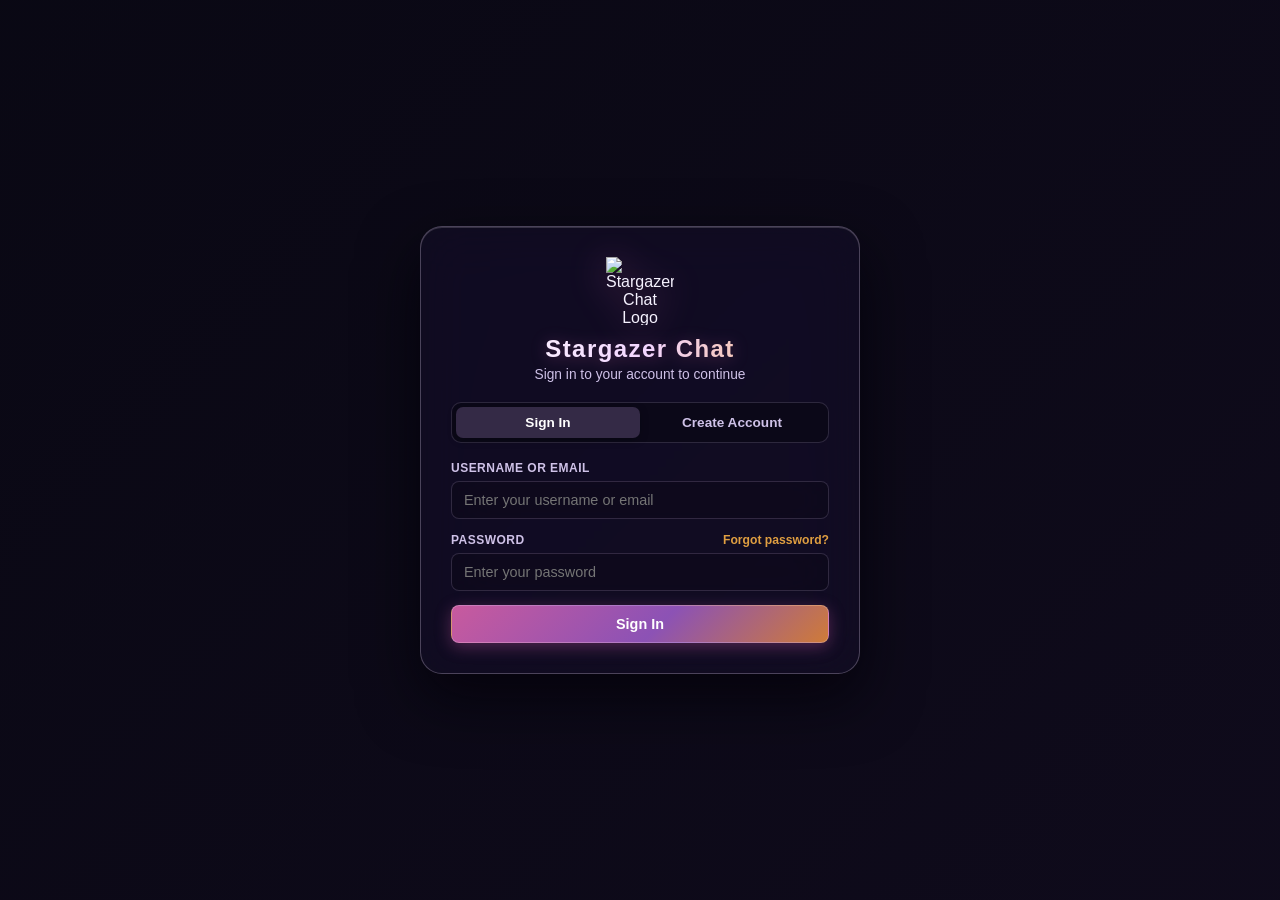
==== commit 236e90a8: "Add password reset with email link verification and fix admin sub-modal z-index deletion bug" ====
--- a/patch/index.html
+++ b/patch/index.html
@@ -74,7 +74,10 @@
                     <input type="text" id="login-identifier" placeholder="Enter your username or email" required autocomplete="username">
                 </div>
                 <div class="field-group">
-                    <label for="login-password">Password</label>
+                    <div class="label-with-action">
+                        <label for="login-password">Password</label>
+                        <button type="button" id="forgot-password-link" class="auth-text-link">Forgot password?</button>
+                    </div>
                     <input type="password" id="login-password" placeholder="Enter your password" required autocomplete="current-password">
                 </div>
                 <button type="submit" id="login-submit-btn" class="btn-primary full-width">Sign In</button>
@@ -807,7 +810,21 @@
             <button type="button" id="close-lightbox-btn" class="lightbox-close-btn" title="Close">✕</button>
             <img id="lightbox-img" src="" alt="Full view" class="lightbox-image">
             <div class="lightbox-toolbar">
-                <a id="lightbox-download-link" href="" target="_blank" download class="btn-secondary small">Open / Save Original</a>
+                <a id="lightbox-download-link" href="" target="_blank" download class="btn-secondary small">
+                    <svg width="13" height="13" viewBox="0 0 24 24" fill="none" stroke="currentColor" stroke-width="2.2" stroke-linecap="round" stroke-linejoin="round">
+                        <path d="M21 15v4a2 2 0 0 1-2 2H5a2 2 0 0 1-2-2v-4"></path>
+                        <polyline points="7 10 12 15 17 10"></polyline>
+                        <line x1="12" y1="15" x2="12" y2="3"></line>
+                    </svg>
+                    <span>Download Original</span>
+                </a>
+                <button type="button" id="lightbox-delete-btn" class="btn-danger small hidden">
+                    <svg width="13" height="13" viewBox="0 0 24 24" fill="none" stroke="currentColor" stroke-width="2.2" stroke-linecap="round" stroke-linejoin="round">
+                        <polyline points="3 6 5 6 21 6"></polyline>
+                        <path d="M19 6v14a2 2 0 0 1-2 2H7a2 2 0 0 1-2-2V6m3 0V4a2 2 0 0 1 2-2h4a2 2 0 0 1 2 2v2"></path>
+                    </svg>
+                    <span>Delete Image</span>
+                </button>
             </div>
         </div>
     </div>
@@ -826,7 +843,21 @@
                 <pre id="file-preview-modal-content" class="file-preview-code"></pre>
             </div>
             <footer class="settings-footer">
-                <a id="file-preview-modal-download" href="" download class="btn-secondary small">⬇ Download File</a>
+                <a id="file-preview-modal-download" href="" download class="btn-secondary small">
+                    <svg width="13" height="13" viewBox="0 0 24 24" fill="none" stroke="currentColor" stroke-width="2.2" stroke-linecap="round" stroke-linejoin="round">
+                        <path d="M21 15v4a2 2 0 0 1-2 2H5a2 2 0 0 1-2-2v-4"></path>
+                        <polyline points="7 10 12 15 17 10"></polyline>
+                        <line x1="12" y1="15" x2="12" y2="3"></line>
+                    </svg>
+                    <span>Download File</span>
+                </a>
+                <button type="button" id="file-preview-modal-delete" class="btn-danger small hidden">
+                    <svg width="13" height="13" viewBox="0 0 24 24" fill="none" stroke="currentColor" stroke-width="2.2" stroke-linecap="round" stroke-linejoin="round">
+                        <polyline points="3 6 5 6 21 6"></polyline>
+                        <path d="M19 6v14a2 2 0 0 1-2 2H7a2 2 0 0 1-2-2V6m3 0V4a2 2 0 0 1 2-2h4a2 2 0 0 1 2 2v2"></path>
+                    </svg>
+                    <span>Delete File</span>
+                </button>
                 <button type="button" id="done-file-preview-btn" class="btn-primary small">Close</button>
             </footer>
         </div>
@@ -846,6 +877,62 @@
         </div>
     </div>
 
+    <!-- Forgot Password Modal -->
+    <div id="forgot-password-modal" class="modal-backdrop hidden sub-modal" role="dialog" aria-label="Reset Password">
+        <div class="settings-window small-modal">
+            <header class="settings-header">
+                <h4>Reset Password</h4>
+                <button type="button" id="close-forgot-pw-btn" class="modal-close-btn">✕</button>
+            </header>
+            <form id="forgot-password-form">
+                <div class="settings-body" style="padding: 20px;">
+                    <p class="field-hint" style="color: var(--text-secondary); margin-bottom: 16px; font-size: 0.88rem; line-height: 1.5;">
+                        Enter your registered email address and we'll send you a link to reset your password.
+                    </p>
+                    <div class="field-group">
+                        <label for="forgot-pw-email">Email Address</label>
+                        <input type="email" id="forgot-pw-email" placeholder="you@domain.com" required autocomplete="email">
+                    </div>
+                    <div id="forgot-pw-result" class="auth-message-box hidden"></div>
+                </div>
+                <footer class="settings-footer">
+                    <button type="button" id="cancel-forgot-pw-btn" class="btn-ghost small">Cancel</button>
+                    <button type="submit" id="submit-forgot-pw-btn" class="btn-primary small">Send Reset Link</button>
+                </footer>
+            </form>
+        </div>
+    </div>
+
+    <!-- Set New Password Modal (via emailed reset token) -->
+    <div id="new-password-modal" class="modal-backdrop hidden sub-modal" role="dialog" aria-label="Set New Password">
+        <div class="settings-window small-modal">
+            <header class="settings-header">
+                <h4>Set New Password</h4>
+                <button type="button" id="close-new-pw-btn" class="modal-close-btn">✕</button>
+            </header>
+            <form id="new-password-form">
+                <div class="settings-body" style="padding: 20px;">
+                    <p id="new-pw-user-hint" class="field-hint" style="color: var(--text-secondary); margin-bottom: 16px; font-size: 0.88rem;">
+                        Choose a new password for your account.
+                    </p>
+                    <div class="field-group">
+                        <label for="new-pw-input">New Password</label>
+                        <input type="password" id="new-pw-input" placeholder="At least 6 characters" minlength="6" required autocomplete="new-password">
+                    </div>
+                    <div class="field-group" style="margin-top: 12px;">
+                        <label for="new-pw-confirm-input">Confirm New Password</label>
+                        <input type="password" id="new-pw-confirm-input" placeholder="Repeat your new password" minlength="6" required autocomplete="new-password">
+                    </div>
+                    <div id="new-pw-result" class="auth-message-box hidden"></div>
+                </div>
+                <footer class="settings-footer">
+                    <button type="button" id="cancel-new-pw-btn" class="btn-ghost small">Cancel</button>
+                    <button type="submit" id="submit-new-pw-btn" class="btn-primary small">Update Password</button>
+                </footer>
+            </form>
+        </div>
+    </div>
+
     <script src="assets/js/app.js?v=2.5"></script>
 </body>
 </html>
--- a/patch/assets/css/style.css
+++ b/patch/assets/css/style.css
@@ -41,6 +41,15 @@
     padding: 0;
 }
 
+a {
+    color: inherit;
+    text-decoration: none;
+}
+
+a:visited {
+    color: inherit;
+}
+
 html, body {
     height: 100%;
     height: 100dvh;
@@ -436,6 +445,56 @@
     color: var(--text-muted);
 }
 
+.label-with-action {
+    display: flex;
+    align-items: center;
+    justify-content: space-between;
+    gap: 8px;
+}
+
+.label-with-action label {
+    margin-bottom: 0;
+}
+
+.auth-text-link {
+    background: transparent;
+    border: none;
+    color: var(--accent-gold, #ffbe76);
+    font-size: 0.76rem;
+    font-weight: 600;
+    cursor: pointer;
+    text-decoration: none;
+    padding: 0;
+    transition: all 0.15s ease;
+}
+
+.auth-text-link:hover {
+    color: #ffd8a8;
+    text-decoration: underline;
+}
+
+.small-modal {
+    max-width: 440px !important;
+    width: 100%;
+}
+
+.auth-message-box {
+    margin-top: 14px;
+    padding: 10px 14px;
+    border-radius: var(--radius-sm, 8px);
+    font-size: 0.86rem;
+    line-height: 1.45;
+    background: rgba(56, 178, 139, 0.14);
+    border: 1px solid rgba(56, 178, 139, 0.35);
+    color: #6ee7b7;
+}
+
+.auth-message-box.error {
+    background: rgba(217, 72, 95, 0.14);
+    border-color: rgba(217, 72, 95, 0.35);
+    color: #fca5a5;
+}
+
 .avatar-upload-row {
     display: flex;
     align-items: center;
@@ -1655,6 +1714,11 @@
     background: rgba(255, 255, 255, 0.12);
 }
 
+.chat-msg-btn.delete-msg-btn:hover {
+    color: #ff6b6b;
+    background: rgba(239, 68, 68, 0.22);
+}
+
 /* Chat Image Display */
 .chat-image-wrap {
     margin-top: 6px;
@@ -1830,23 +1894,37 @@
 .btn-file-download, .btn-file-preview {
     display: inline-flex;
     align-items: center;
-    gap: 4px;
-    padding: 5px 10px;
-    border-radius: 6px;
+    gap: 6px;
+    padding: 6px 12px;
+    border-radius: var(--radius-sm, 8px);
     font-size: 0.82rem;
-    font-weight: 500;
-    text-decoration: none;
+    font-weight: 600;
+    text-decoration: none !important;
     cursor: pointer;
-    border: 1px solid rgba(255, 255, 255, 0.12);
+    border: 1px solid rgba(255, 255, 255, 0.14);
     background: rgba(255, 255, 255, 0.08);
-    color: #fff;
-    transition: all 0.12s ease;
+    backdrop-filter: var(--blur-glass);
+    -webkit-backdrop-filter: var(--blur-glass);
+    color: var(--text-primary, #fff) !important;
+    transition: all 0.15s ease;
+    user-select: none;
+}
+
+.btn-file-download:visited, .btn-file-preview:visited {
+    color: var(--text-primary, #fff) !important;
+    text-decoration: none !important;
 }
 
 .btn-file-download:hover, .btn-file-preview:hover {
-    background: rgba(230, 160, 90, 0.25);
+    background: rgba(230, 160, 90, 0.22);
     border-color: rgba(230, 160, 90, 0.6);
-    color: #ffbe76;
+    color: #ffbe76 !important;
+    text-decoration: none !important;
+    box-shadow: 0 0 12px rgba(230, 160, 90, 0.25);
+}
+
+.btn-file-download svg, .btn-file-preview svg {
+    flex-shrink: 0;
 }
 
 .chat-audio-player-wrap {
@@ -1909,8 +1987,9 @@
 }
 
 /* Floating Link Image Preview Popover */
-.chat-preview-link {
-    color: #70a1ff;
+.chat-preview-link,
+.chat-preview-link:visited {
+    color: #70a1ff !important;
     text-decoration: underline;
     text-underline-offset: 3px;
     transition: color 0.15s ease;
@@ -1918,7 +1997,7 @@
 }
 
 .chat-preview-link:hover {
-    color: #a4c6ff;
+    color: #a4c6ff !important;
     text-decoration-color: #a4c6ff;
 }
 
@@ -2483,7 +2562,7 @@
 
 /* ======================= ADMIN CONTROL CENTER STYLES ======================= */
 .sub-modal {
-    z-index: 1200;
+    z-index: 10000;
 }
 
 .admin-window {
